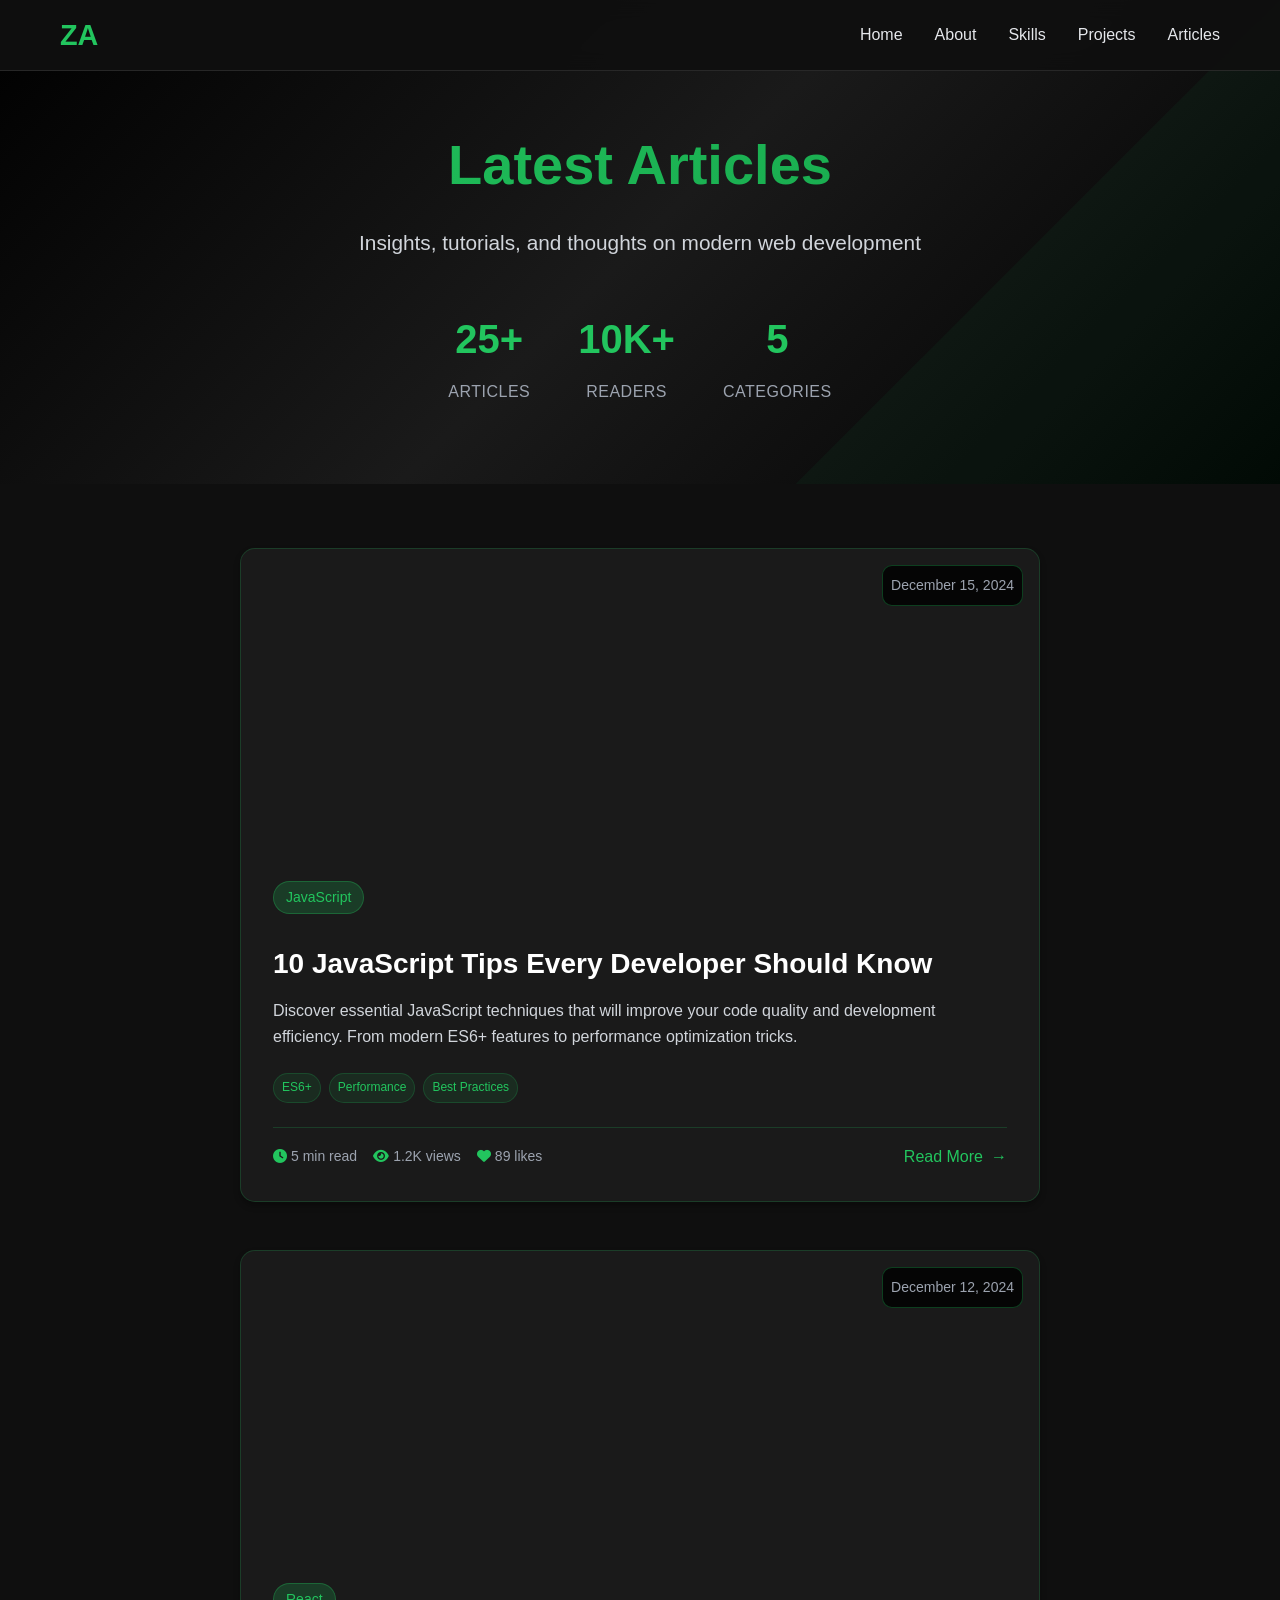
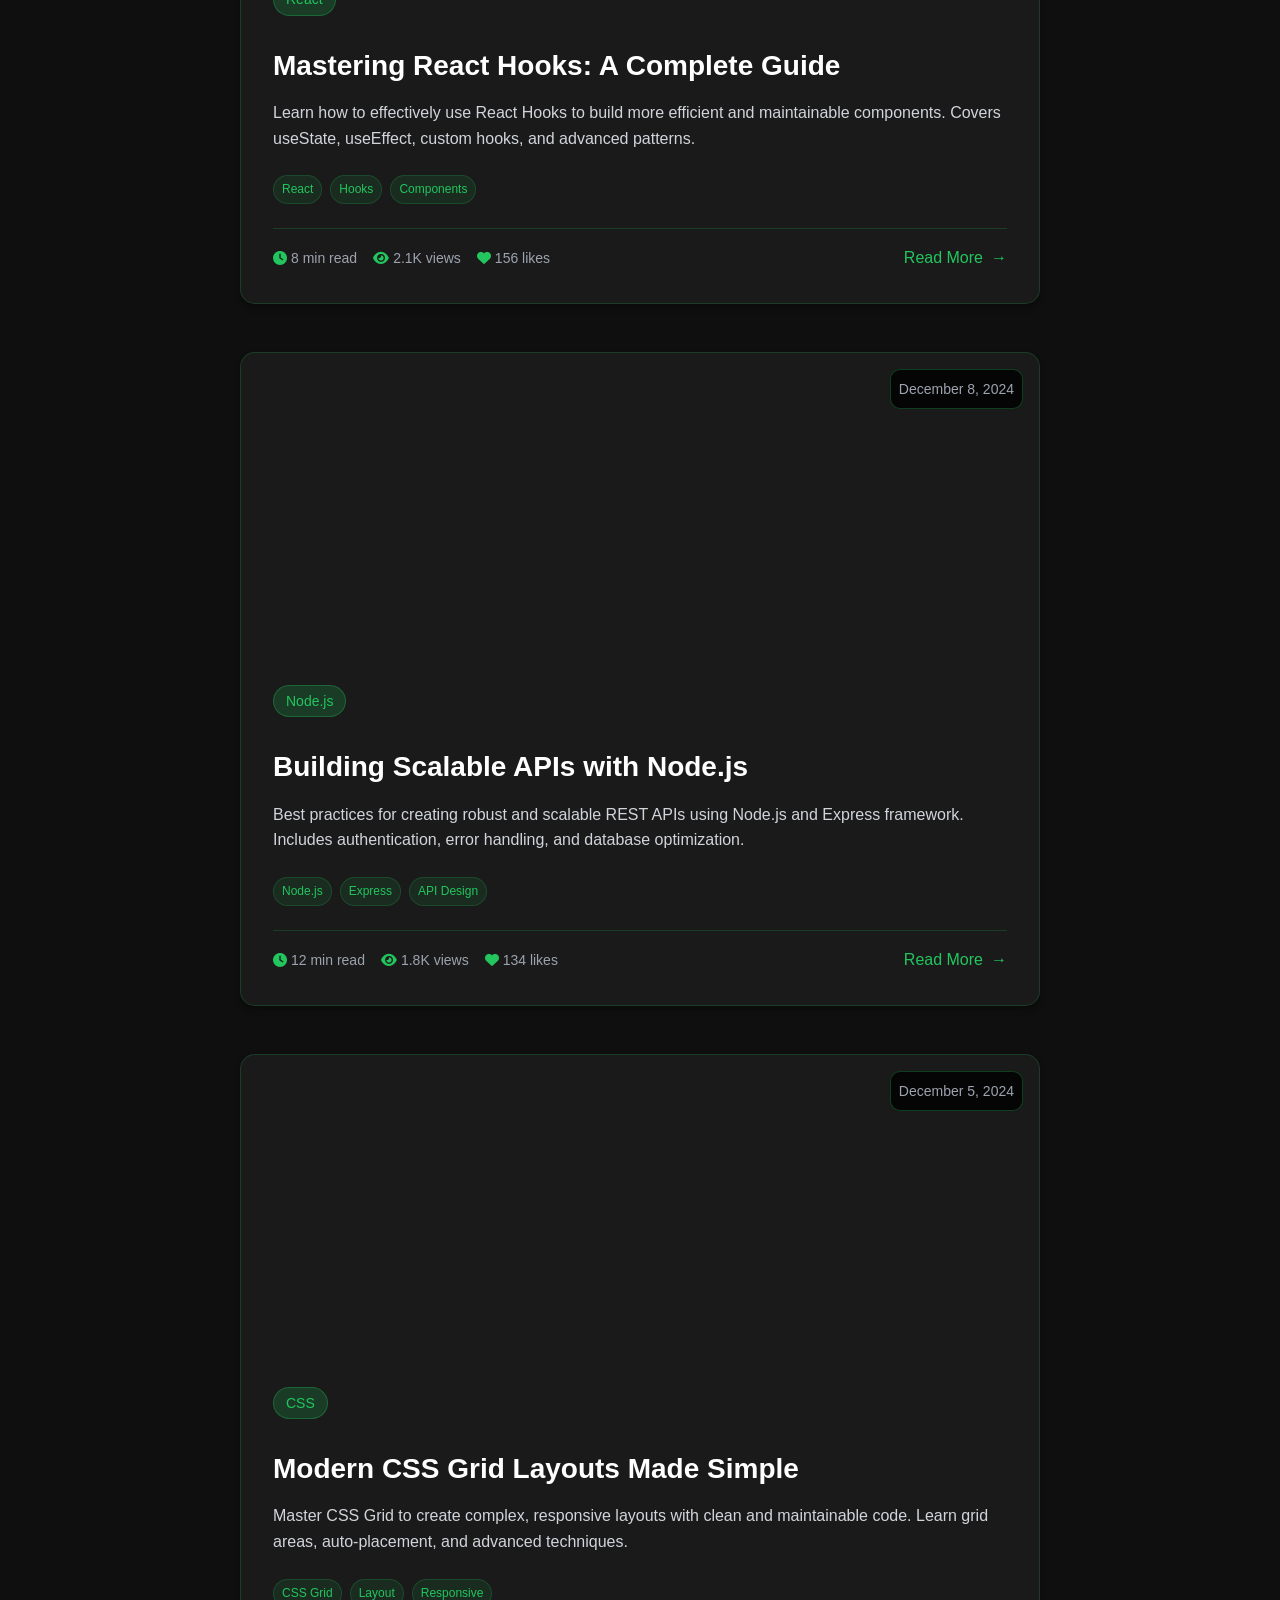
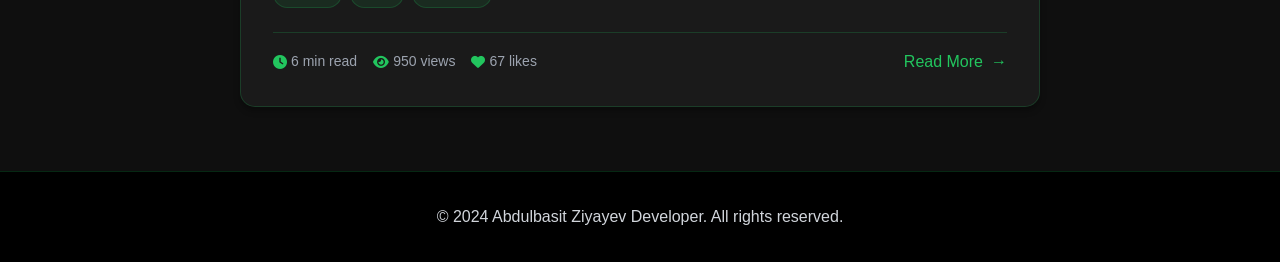
==== articles.html @ 81246cd7 "Add files via upload" ====
<!DOCTYPE html>
<html lang="en">

<head>
    <meta charset="UTF-8">
    <meta name="viewport" content="width=device-width, initial-scale=1.0">
    <title>Articles - Abdulbasit Ziyayev Developer</title>
    <link rel="stylesheet" href="styles.css">
    <link rel="stylesheet" href="articles.css">
    <link href="https://cdnjs.cloudflare.com/ajax/libs/font-awesome/6.0.0/css/all.min.css" rel="stylesheet">
</head>

<body>
    <!-- Navigation -->
    <nav class="navbar">
        <div class="nav-container">
            <div class="nav-logo">
                <a href="index.html">ZA</a>
            </div>
            <div class="nav-menu" id="nav-menu">
                <a href="index.html#home" class="nav-link">Home</a>
                <a href="index.html#about" class="nav-link">About</a>
                <a href="index.html#skills" class="nav-link">Skills</a>
                <a href="index.html#projects" class="nav-link">Projects</a>
                <a href="articles.html" class="nav-link active">Articles</a>
            </div>
            <div class="hamburger" id="hamburger">
                <span class="bar"></span>
                <span class="bar"></span>
                <span class="bar"></span>
            </div>
        </div>
    </nav>

    <!-- Articles Hero Section -->
    <section class="articles-hero">
        <div class="container">
            <div class="articles-hero-content">
                <h1>Latest Articles</h1>
                <p>Insights, tutorials, and thoughts on modern web development</p>
                <div class="articles-stats">
                    <div class="stat-item">
                        <span class="stat-number">25+</span>
                        <span class="stat-label">Articles</span>
                    </div>
                    <div class="stat-item">
                        <span class="stat-number">10K+</span>
                        <span class="stat-label">Readers</span>
                    </div>
                    <div class="stat-item">
                        <span class="stat-number">5</span>
                        <span class="stat-label">Categories</span>
                    </div>
                </div>
            </div>
        </div>
    </section>

    <!-- Articles Grid -->
    <section class="articles-main">
        <div class="container">
            <div class="articles-grid-full">
                <!-- Article 1 -->
                <article class="article-card-full" data-category="javascript">
                    <div class="article-image-full">
                        <img src="https://static.vecteezy.com/system/resources/previews/051/336/397/non_2x/javascript-transparent-logo-free-png.png"
                            alt="JavaScript Tips">
                        <div class="article-overlay">
                            <a href="article-detail.html?id=1" class="read-article-btn">
                                <i class="fas fa-book-open"></i>
                                Read Full Article
                            </a>
                        </div>
                    </div>
                    <div class="article-content-full">
                        <div class="article-meta-top">
                            <span class="article-category">JavaScript</span>
                            <span class="article-date">December 15, 2024</span>
                        </div>
                        <h2>10 JavaScript Tips Every Developer Should Know</h2>
                        <p>Discover essential JavaScript techniques that will improve your code quality and development
                            efficiency. From modern ES6+ features to performance optimization tricks.</p>
                        <div class="article-tags">
                            <span class="tag">ES6+</span>
                            <span class="tag">Performance</span>
                            <span class="tag">Best Practices</span>
                        </div>
                        <div class="article-footer">
                            <div class="article-stats">
                                <span><i class="fas fa-clock"></i> 5 min read</span>
                                <span><i class="fas fa-eye"></i> 1.2K views</span>
                                <span><i class="fas fa-heart"></i> 89 likes</span>
                            </div>
                            <a href="article-detail.html?id=1" class="read-more-btn">Read More</a>
                        </div>
                    </div>
                </article>

                <!-- Article 2 -->
                <article class="article-card-full" data-category="react">
                    <div class="article-image-full">
                        <img src="https://encrypted-tbn0.gstatic.com/images?q=tbn:ANd9GcThFGBTwrc-m2PX_3YlVq-RcE25W8wv96dBTw&s"
                            alt="React Hooks">
                        <div class="article-overlay">
                            <a href="article-detail.html?id=2" class="read-article-btn">
                                <i class="fas fa-book-open"></i>
                                Read Full Article
                            </a>
                        </div>
                    </div>
                    <div class="article-content-full">
                        <div class="article-meta-top">
                            <span class="article-category">React</span>
                            <span class="article-date">December 12, 2024</span>
                        </div>
                        <h2>Mastering React Hooks: A Complete Guide</h2>
                        <p>Learn how to effectively use React Hooks to build more efficient and maintainable components.
                            Covers useState, useEffect, custom hooks, and advanced patterns.</p>
                        <div class="article-tags">
                            <span class="tag">React</span>
                            <span class="tag">Hooks</span>
                            <span class="tag">Components</span>
                        </div>
                        <div class="article-footer">
                            <div class="article-stats">
                                <span><i class="fas fa-clock"></i> 8 min read</span>
                                <span><i class="fas fa-eye"></i> 2.1K views</span>
                                <span><i class="fas fa-heart"></i> 156 likes</span>
                            </div>
                            <a href="article-detail.html?id=2" class="read-more-btn">Read More</a>
                        </div>
                    </div>
                </article>
                <!-- Article 3 -->
                <article class="article-card-full" data-category="nodejs">
                    <div class="article-image-full">
                        <img src="https://static.vecteezy.com/system/resources/previews/060/194/950/non_2x/node-js-framework-3d-icon-transparent-background-free-png.png"
                            alt="Node.js API">
                        <div class="article-overlay">
                            <a href="article-detail.html?id=3" class="read-article-btn">
                                <i class="fas fa-book-open"></i>
                                Read Full Article
                            </a>
                        </div>
                    </div>
                    <div class="article-content-full">
                        <div class="article-meta-top">
                            <span class="article-category">Node.js</span>
                            <span class="article-date">December 8, 2024</span>
                        </div>
                        <h2>Building Scalable APIs with Node.js</h2>
                        <p>Best practices for creating robust and scalable REST APIs using Node.js and Express
                            framework. Includes authentication, error handling, and database optimization.</p>
                        <div class="article-tags">
                            <span class="tag">Node.js</span>
                            <span class="tag">Express</span>
                            <span class="tag">API Design</span>
                        </div>
                        <div class="article-footer">
                            <div class="article-stats">
                                <span><i class="fas fa-clock"></i> 12 min read</span>
                                <span><i class="fas fa-eye"></i> 1.8K views</span>
                                <span><i class="fas fa-heart"></i> 134 likes</span>
                            </div>
                            <a href="article-detail.html?id=3" class="read-more-btn">Read More</a>
                        </div>
                    </div>
                </article>

                <!-- Article 4 -->
                <article class="article-card-full" data-category="css">
                    <div class="article-image-full">
                        <img src="https://static.vecteezy.com/system/resources/previews/051/336/376/non_2x/css-programming-transparent-logo-free-png.png"
                            alt="CSS Grid">
                        <div class="article-overlay">
                            <a href="article-detail.html?id=4" class="read-article-btn">
                                <i class="fas fa-book-open"></i>
                                Read Full Article
                            </a>
                        </div>
                    </div>
                    <div class="article-content-full">
                        <div class="article-meta-top">
                            <span class="article-category">CSS</span>
                            <span class="article-date">December 5, 2024</span>
                        </div>
                        <h2>Modern CSS Grid Layouts Made Simple</h2>
                        <p>Master CSS Grid to create complex, responsive layouts with clean and maintainable code. Learn
                            grid areas, auto-placement, and advanced techniques.</p>
                        <div class="article-tags">
                            <span class="tag">CSS Grid</span>
                            <span class="tag">Layout</span>
                            <span class="tag">Responsive</span>
                        </div>
                        <div class="article-footer">
                            <div class="article-stats">
                                <span><i class="fas fa-clock"></i> 6 min read</span>
                                <span><i class="fas fa-eye"></i> 950 views</span>
                                <span><i class="fas fa-heart"></i> 67 likes</span>
                            </div>
                            <a href="article-detail.html?id=4" class="read-more-btn">Read More</a>
                        </div>
                    </div>
                </article>
            </div>


        </div>
    </section>

    <!-- Footer -->
    <footer class="footer">
        <div class="container">
            <p>&copy; 2024 Abdulbasit Ziyayev Developer. All rights reserved.</p>
        </div>
    </footer>

    <script src="script.js"></script>
    <script src="articles.js"></script>
</body>

</html>
---- styles.css ----
/* Reset and Base Styles */
* {
    margin: 0;
    padding: 0;
    box-sizing: border-box;
}

html {
    scroll-behavior: smooth;
}

body {
    font-family: 'Segoe UI', Tahoma, Geneva, Verdana, sans-serif;
    line-height: 1.6;
    color: #e5e7eb;
    background: #0f0f0f;
    overflow-x: hidden;
}

.container {
    max-width: 1200px;
    margin: 0 auto;
    padding: 0 20px;
}

/* Navigation */
.navbar {
    position: fixed;
    top: 0;
    width: 100%;
    background: rgba(15, 15, 15, 0.95);
    backdrop-filter: blur(10px);
    z-index: 1000;
    transition: all 0.3s ease;
    border-bottom: 1px solid rgba(255, 255, 255, 0.1);
}

.nav-container {
    max-width: 1200px;
    margin: 0 auto;
    padding: 0 20px;
    display: flex;
    justify-content: space-between;
    align-items: center;
    height: 70px;
}

.nav-logo a {
    font-size: 1.8rem;
    font-weight: bold;
    color: #22c55e;
    text-decoration: none;
    transition: color 0.3s ease;
}

.nav-logo a:hover {
    color: #16a34a;
}

.nav-menu {
    display: flex;
    gap: 2rem;
}

.nav-link {
    text-decoration: none;
    color: #e5e7eb;
    font-weight: 500;
    transition: color 0.3s ease;
    position: relative;
}

.nav-link:hover {
    color: #22c55e;
}

.nav-link::after {
    content: '';
    position: absolute;
    width: 0;
    height: 2px;
    bottom: -5px;
    left: 0;
    background-color: #22c55e;
    transition: width 0.3s ease;
}

.nav-link:hover::after {
    width: 100%;
}

.hamburger {
    display: none;
    flex-direction: column;
    cursor: pointer;
}

.bar {
    width: 25px;
    height: 3px;
    background-color: #e5e7eb;
    margin: 3px 0;
    transition: 0.3s;
}

/* Hero Section */
.hero {
    min-height: 100vh;
    display: flex;
    align-items: center;
    background: linear-gradient(135deg, #000000 0%, #1a1a1a 50%, #000000 100%);
    color: white;
    position: relative;
    overflow: hidden;
}

.hero::before {
    content: '';
    position: absolute;
    top: 0;
    left: 0;
    right: 0;
    bottom: 0;
    background: url('data:image/svg+xml,<svg xmlns="http://www.w3.org/2000/svg" viewBox="0 0 1000 1000"><polygon fill="rgba(251,191,36,0.05)" points="0,1000 1000,0 1000,1000"/></svg>');
    background-size: cover;
}

.hero-container {
    max-width: 1200px;
    margin: 0 auto;
    padding: 0 20px;
    display: grid;
    grid-template-columns: 1fr 1fr;
    gap: 4rem;
    align-items: center;
    position: relative;
    z-index: 1;
}

.hero-content {
    animation: slideInLeft 1s ease-out;
}

.hero-title {
    font-size: 3.5rem;
    font-weight: 700;
    margin-bottom: 1rem;
    line-height: 1.2;
}

.highlight {
    color: #22c55e;
    position: relative;
}

.hero-subtitle {
    font-size: 1.5rem;
    margin-bottom: 1rem;
    color: #e5e7eb;
}

.hero-description {
    font-size: 1.1rem;
    margin-bottom: 2rem;
    color: #d1d5db;
    line-height: 1.6;
}

.hero-buttons {
    display: flex;
    gap: 1rem;
    flex-wrap: wrap;
}

.btn {
    padding: 12px 30px;
    border: none;
    border-radius: 50px;
    font-size: 1rem;
    font-weight: 600;
    text-decoration: none;
    display: inline-block;
    transition: all 0.3s ease;
    cursor: pointer;
}

.btn-primary {
    background: #22c55e;
    color: #000000;
}

.btn-primary:hover {
    background: #16a34a;
    transform: translateY(-2px);
    box-shadow: 0 10px 20px rgba(34, 197, 94, 0.3);
}

.btn-secondary {
    background: transparent;
    color: white;
    border: 2px solid white;
}

.btn-secondary:hover {
    background: white;
    color: #000;
    transform: translateY(-2px);
}

.hero-image {
    display: flex;
    justify-content: center;
    animation: slideInRight 1s ease-out;
}

.profile-card {
    background: rgba(0, 0, 0, 0.3);
    backdrop-filter: blur(10px);
    border-radius: 20px;
    padding: 2rem;
    border: 1px solid rgba(34, 197, 94, 0.3);
    animation: float 6s ease-in-out infinite;
}

.profile-img {
    width: 300px;
    height: 300px;
    border-radius: 50%;
    object-fit: cover;
    border: 4px solid rgba(34, 197, 94, 0.5);
    opacity: 1 !important;
    transition: none !important;
}

.scroll-indicator {
    position: absolute;
    bottom: 30px;
    left: 50%;
    transform: translateX(-50%);
    animation: bounce 2s infinite;
}

.scroll-arrow {
    width: 30px;
    height: 30px;
    border: 2px solid white;
    border-top: none;
    border-left: none;
    transform: rotate(45deg);
}

/* Section Styles */
section {
    padding: 100px 0;
}

.section-title {
    text-align: center;
    font-size: 2.5rem;
    font-weight: 700;
    margin-bottom: 3rem;
    color: #ffffff;
    position: relative;
}

.section-title::after {
    content: '';
    position: absolute;
    bottom: -10px;
    left: 50%;
    transform: translateX(-50%);
    width: 80px;
    height: 4px;
    background: linear-gradient(90deg, #22c55e, #16a34a);
    border-radius: 2px;
}

/* About Section */
.about {
    background: #111111;
}

.about-content {
    display: grid;
    grid-template-columns: 1fr 1fr;
    gap: 4rem;
    align-items: center;
}

.about-text p {
    font-size: 1.1rem;
    margin-bottom: 1.5rem;
    color: #d1d5db;
    line-height: 1.8;
}

.stats {
    display: grid;
    grid-template-columns: repeat(3, 1fr);
    gap: 2rem;
    margin-top: 2rem;
}

.stat {
    text-align: center;
    padding: 1.5rem;
    background: #1a1a1a;
    border-radius: 10px;
    box-shadow: 0 4px 6px rgba(0, 0, 0, 0.3);
    transition: transform 0.3s ease;
    border: 1px solid rgba(34, 197, 94, 0.2);
}

.stat:hover {
    transform: translateY(-5px);
    border-color: rgba(34, 197, 94, 0.5);
}

.stat h3 {
    font-size: 2rem;
    font-weight: 700;
    color: #22c55e;
    margin-bottom: 0.5rem;
}

.stat p {
    color: #d1d5db;
    font-weight: 500;
}

.about-image img {
    width: 100%;
    height: auto;
    object-fit: cover;
    border-radius: 15px;
    box-shadow: 0 20px 40px rgba(0, 0, 0, 0.1);
    display: block;
}

/* Skills Section */
.skills {
    background: #0f0f0f;
}

.skills-grid {
    display: grid;
    grid-template-columns: repeat(auto-fit, minmax(280px, 1fr));
    gap: 2rem;
}

.skill-card {
    background: #1a1a1a;
    padding: 2rem;
    border-radius: 15px;
    text-align: center;
    transition: all 0.3s ease;
    border: 1px solid rgba(34, 197, 94, 0.2);
}

.skill-card:hover {
    transform: translateY(-10px);
    box-shadow: 0 20px 40px rgba(34, 197, 94, 0.1);
    background: #222222;
    border-color: rgba(34, 197, 94, 0.5);
}

.skill-icon {
    font-size: 3rem;
    color: #22c55e;
    margin-bottom: 1rem;
}

.skill-card h3 {
    font-size: 1.5rem;
    font-weight: 600;
    margin-bottom: 1rem;
    color: #ffffff;
}

.skill-card p {
    color: #d1d5db;
    margin-bottom: 1.5rem;
}

.skill-bar {
    background: #333333;
    height: 8px;
    border-radius: 4px;
    overflow: hidden;
}

.skill-progress {
    height: 100%;
    background: linear-gradient(90deg, #22c55e, #16a34a);
    border-radius: 4px;
    width: 0;
    transition: width 2s ease-in-out;
}

/* Projects Section */
.projects {
    background: #111111;
}

.projects-grid {
    display: grid;
    grid-template-columns: repeat(auto-fit, minmax(350px, 1fr));
    gap: 2rem;
}

.project-card {
    background: #1a1a1a;
    border-radius: 15px;
    overflow: hidden;
    box-shadow: 0 4px 6px rgba(0, 0, 0, 0.3);
    transition: all 0.3s ease;
    border: 1px solid rgba(34, 197, 94, 0.2);
}

.project-card:hover {
    transform: translateY(-10px);
    box-shadow: 0 20px 40px rgba(34, 197, 94, 0.15);
    border-color: rgba(34, 197, 94, 0.5);
}

.project-image {
    position: relative;
    overflow: hidden;
}

.project-image img {
    width: 100%;
    height: 250px;
    object-fit: cover;
    transition: transform 0.3s ease;
    border-radius: 15px 15px 0 0;
    display: block;
}

.project-card:hover .project-image img {
    transform: scale(1.1);
}

.project-overlay {
    position: absolute;
    top: 0;
    left: 0;
    right: 0;
    bottom: 0;
    background: rgba(0, 0, 0, 0.9);
    display: flex;
    align-items: center;
    justify-content: center;
    opacity: 0;
    transition: opacity 0.3s ease;
}

.project-card:hover .project-overlay {
    opacity: 1;
}

.project-links {
    display: flex;
    gap: 1rem;
}

.project-link {
    width: 50px;
    height: 50px;
    background: #22c55e;
    border-radius: 50%;
    display: flex;
    align-items: center;
    justify-content: center;
    color: #000;
    text-decoration: none;
    transition: all 0.3s ease;
}

.project-link:hover {
    background: #16a34a;
    color: #000;
    transform: scale(1.1);
}

.project-content {
    padding: 2rem;
}

.project-content h3 {
    font-size: 1.5rem;
    font-weight: 600;
    margin-bottom: 1rem;
    color: #ffffff;
}

.project-content p {
    color: #d1d5db;
    margin-bottom: 1.5rem;
    line-height: 1.6;
}

.project-tech {
    display: flex;
    flex-wrap: wrap;
    gap: 0.5rem;
}

.tech-tag {
    background: rgba(34, 197, 94, 0.2);
    color: #22c55e;
    padding: 0.25rem 0.75rem;
    border-radius: 20px;
    font-size: 0.875rem;
    font-weight: 500;
    border: 1px solid rgba(34, 197, 94, 0.3);
}

/* Articles Section */
.articles {
    background: #0f0f0f;
}

.articles-grid {
    display: grid;
    grid-template-columns: repeat(auto-fit, minmax(350px, 1fr));
    gap: 2rem;
    margin-bottom: 3rem;
}

.article-card {
    background: #1a1a1a;
    border-radius: 15px;
    overflow: hidden;
    box-shadow: 0 4px 6px rgba(0, 0, 0, 0.3);
    transition: all 0.3s ease;
    border: 1px solid rgba(34, 197, 94, 0.2);
}

.article-card:hover {
    transform: translateY(-10px);
    box-shadow: 0 20px 40px rgba(34, 197, 94, 0.15);
    border-color: rgba(34, 197, 94, 0.5);
}

.article-image {
    position: relative;
    overflow: hidden;
}

.article-image img {
    width: 100%;
    height: 250px;
    object-fit: cover;
    transition: transform 0.3s ease;
    border-radius: 15px 15px 0 0;
    display: block;
}

.article-card:hover .article-image img {
    transform: scale(1.05);
}

.article-date {
    position: absolute;
    top: 1rem;
    right: 1rem;
    background: rgba(0, 0, 0, 0.8);
    backdrop-filter: blur(10px);
    border-radius: 10px;
    padding: 0.5rem;
    text-align: center;
    color: #22c55e;
    border: 1px solid rgba(34, 197, 94, 0.3);
}

.article-date .day {
    display: block;
    font-size: 1.2rem;
    font-weight: 700;
    line-height: 1;
}

.article-date .month {
    display: block;
    font-size: 0.8rem;
    text-transform: uppercase;
    opacity: 0.8;
}

.article-content {
    padding: 2rem;
}

.article-category {
    display: inline-block;
    background: rgba(34, 197, 94, 0.2);
    color: #22c55e;
    padding: 0.25rem 0.75rem;
    border-radius: 20px;
    font-size: 0.875rem;
    font-weight: 500;
    margin-bottom: 1rem;
    border: 1px solid rgba(34, 197, 94, 0.3);
}

.article-content h3 {
    font-size: 1.5rem;
    font-weight: 600;
    margin-bottom: 1rem;
    color: #ffffff;
    line-height: 1.3;
}

.article-content p {
    color: #d1d5db;
    margin-bottom: 1.5rem;
    line-height: 1.6;
}

.article-meta {
    display: flex;
    justify-content: space-between;
    align-items: center;
}

.read-time {
    color: #9ca3af;
    font-size: 0.875rem;
}

.read-time i {
    color: #22c55e;
    margin-right: 0.5rem;
}

.read-more {
    color: #22c55e;
    text-decoration: none;
    font-weight: 500;
    transition: all 0.3s ease;
}

.read-more:hover {
    color: #16a34a;
    transform: translateX(5px);
}

.read-more i {
    margin-left: 0.5rem;
    transition: transform 0.3s ease;
}

.read-more:hover i {
    transform: translateX(3px);
}

.articles-footer {
    text-align: center;
}

/* Footer */
.footer {
    background: #000000;
    color: #d1d5db;
    text-align: center;
    padding: 2rem 0;
    border-top: 1px solid rgba(34, 197, 94, 0.2);
}

/* Animations */
@keyframes slideInLeft {
    from {
        opacity: 0;
        transform: translateX(-50px);
    }

    to {
        opacity: 1;
        transform: translateX(0);
    }
}

@keyframes slideInRight {
    from {
        opacity: 0;
        transform: translateX(50px);
    }

    to {
        opacity: 1;
        transform: translateX(0);
    }
}

@keyframes float {

    0%,
    100% {
        transform: translateY(0px);
    }

    50% {
        transform: translateY(-20px);
    }
}

@keyframes bounce {

    0%,
    20%,
    50%,
    80%,
    100% {
        transform: translateX(-50%) translateY(0);
    }

    40% {
        transform: translateX(-50%) translateY(-10px);
    }

    60% {
        transform: translateX(-50%) translateY(-5px);
    }
}

@keyframes fadeInUp {
    from {
        opacity: 0;
        transform: translateY(30px);
    }

    to {
        opacity: 1;
        transform: translateY(0);
    }
}

/* Responsive Design */
@media (max-width: 768px) {
    .hamburger {
        display: flex;
    }

    .nav-menu {
        position: fixed;
        left: -100%;
        top: 70px;
        flex-direction: column;
        background-color: #0f0f0f;
        width: 100%;
        text-align: center;
        transition: 0.3s;
        box-shadow: 0 10px 27px rgba(0, 0, 0, 0.3);
        padding: 2rem 0;
        border-bottom: 1px solid rgba(34, 197, 94, 0.2);
    }

    .nav-menu.active {
        left: 0;
    }

    .hero-container {
        grid-template-columns: 1fr;
        text-align: center;
        gap: 2rem;
    }

    .hero-title {
        font-size: 2.5rem;
    }

    .about-content {
        grid-template-columns: 1fr;
        gap: 2rem;
    }

    .stats {
        grid-template-columns: 1fr;
        gap: 1rem;
    }

    .articles-grid {
        grid-template-columns: 1fr;
        gap: 2rem;
    }

    .hero-buttons {
        justify-content: center;
    }

    .btn {
        padding: 10px 25px;
        font-size: 0.9rem;
    }
}

@media (max-width: 480px) {
    .container {
        padding: 0 15px;
    }

    .hero-title {
        font-size: 2rem;
    }

    .section-title {
        font-size: 2rem;
    }

    .projects-grid {
        grid-template-columns: 1fr;
    }

    .skills-grid {
        grid-template-columns: 1fr;
    }
}

/* Utility Classes */
.fade-in {
    animation: fadeInUp 0.6s ease-out;
}

.visible {
    opacity: 1;
    transform: translateY(0);
}

/* Smooth scrolling for older browsers */
@media (prefers-reduced-motion: no-preference) {
    html {
        scroll-behavior: smooth;
    }
}
---- articles.css ----
/* Articles Page Specific Styles */

/* Articles Hero Section */
.articles-hero {
    padding: 120px 0 80px;
    background: linear-gradient(135deg, #000000 0%, #1a1a1a 50%, #000000 100%);
    color: white;
    position: relative;
    overflow: hidden;
}

.articles-hero::before {
    content: '';
    position: absolute;
    top: 0;
    left: 0;
    right: 0;
    bottom: 0;
    background: url('data:image/svg+xml,<svg xmlns="http://www.w3.org/2000/svg" viewBox="0 0 1000 1000"><polygon fill="rgba(34,197,94,0.05)" points="0,1000 1000,0 1000,1000"/></svg>');
    background-size: cover;
}

.articles-hero-content {
    text-align: center;
    position: relative;
    z-index: 1;
    animation: fadeInUp 1s ease-out;
}

.articles-hero h1 {
    font-size: 3.5rem;
    font-weight: 700;
    margin-bottom: 1rem;
    background: linear-gradient(135deg, #22c55e, #16a34a);
    -webkit-background-clip: text;
    -webkit-text-fill-color: transparent;
    background-clip: text;
}

.articles-hero p {
    font-size: 1.3rem;
    color: #d1d5db;
    margin-bottom: 3rem;
}

.articles-stats {
    display: flex;
    justify-content: center;
    gap: 3rem;
    flex-wrap: wrap;
    animation: slideInUp 1s ease-out 0.3s both;
}

.stat-item {
    text-align: center;
}

.stat-number {
    display: block;
    font-size: 2.5rem;
    font-weight: 700;
    color: #22c55e;
    margin-bottom: 0.5rem;
}

.stat-label {
    color: #9ca3af;
    font-size: 1rem;
    text-transform: uppercase;
    letter-spacing: 0.5px;
}

/* Filter Section */
.articles-filter {
    padding: 2rem 0;
    background: #111111;
    border-bottom: 1px solid rgba(34, 197, 94, 0.2);
}

.filter-tabs {
    display: flex;
    justify-content: center;
    gap: 1rem;
    flex-wrap: wrap;
}

.filter-btn {
    padding: 0.75rem 1.5rem;
    background: transparent;
    border: 1px solid rgba(34, 197, 94, 0.3);
    border-radius: 25px;
    color: #d1d5db;
    font-weight: 500;
    cursor: pointer;
    transition: all 0.3s ease;
}

.filter-btn:hover,
.filter-btn.active {
    background: #22c55e;
    color: #000;
    border-color: #22c55e;
    transform: translateY(-3px) scale(1.05);
    box-shadow: 0 8px 20px rgba(34, 197, 94, 0.3);
}

.filter-btn {
    position: relative;
    overflow: hidden;
}

.filter-btn::before {
    content: '';
    position: absolute;
    top: 0;
    left: -100%;
    width: 100%;
    height: 100%;
    background: linear-gradient(90deg, transparent, rgba(255, 255, 255, 0.2), transparent);
    transition: left 0.5s ease;
}

.filter-btn:hover::before {
    left: 100%;
}

/* Articles Main Section */
.articles-main {
    padding: 4rem 0;
    background: #0f0f0f;
}

.articles-grid-full {
    display: grid;
    grid-template-columns: 1fr;
    gap: 3rem;
    max-width: 800px;
    margin: 0 auto;
}

.article-card-full {
    background: #1a1a1a;
    border-radius: 15px;
    overflow: hidden;
    box-shadow: 0 4px 6px rgba(0, 0, 0, 0.3);
    transition: all 0.3s ease;
    border: 1px solid rgba(34, 197, 94, 0.2);
}

.article-card-full:hover {
    transform: translateY(-10px) scale(1.02);
    box-shadow: 0 25px 50px rgba(34, 197, 94, 0.2);
    border-color: rgba(34, 197, 94, 0.7);
}

.article-card-full:hover .article-image-full img {
    transform: scale(1.08);
}

.article-card-full:hover .article-content-full h2 {
    color: #22c55e;
    transition: color 0.3s ease;
}

.article-card-full:hover .article-category {
    background: rgba(34, 197, 94, 0.3);
    border-color: rgba(34, 197, 94, 0.6);
    transform: scale(1.05);
}

.article-image-full {
    position: relative;
    overflow: hidden;
    height: 300px;
}

.article-image-full img {
    width: 100%;
    height: 100%;
    object-fit: cover;
    transition: transform 0.3s ease;
}

.article-card-full:hover .article-image-full img {
    transform: scale(1.05);
}

.article-overlay {
    position: absolute;
    top: 0;
    left: 0;
    right: 0;
    bottom: 0;
    background: rgba(0, 0, 0, 0.8);
    display: flex;
    align-items: center;
    justify-content: center;
    opacity: 0;
    transition: opacity 0.3s ease;
}

.article-card-full:hover .article-overlay {
    opacity: 1;
}

.read-article-btn {
    background: #22c55e;
    color: #000;
    padding: 1rem 2rem;
    border-radius: 25px;
    text-decoration: none;
    font-weight: 600;
    transition: all 0.3s ease;
    display: flex;
    align-items: center;
    gap: 0.5rem;
}

.read-article-btn:hover {
    background: #16a34a;
    transform: scale(1.05);
}

.article-content-full {
    padding: 2rem;
}

.article-meta-top {
    display: flex;
    justify-content: space-between;
    align-items: center;
    margin-bottom: 1rem;
}

.article-category {
    background: rgba(34, 197, 94, 0.2);
    color: #22c55e;
    padding: 0.25rem 0.75rem;
    border-radius: 20px;
    font-size: 0.875rem;
    font-weight: 500;
    border: 1px solid rgba(34, 197, 94, 0.3);
}

.article-date {
    color: #9ca3af;
    font-size: 0.875rem;
}

.article-content-full h2 {
    font-size: 1.75rem;
    font-weight: 600;
    color: #ffffff;
    margin-bottom: 1rem;
    line-height: 1.3;
}

.article-content-full p {
    color: #d1d5db;
    line-height: 1.6;
    margin-bottom: 1.5rem;
}

.article-tags {
    display: flex;
    flex-wrap: wrap;
    gap: 0.5rem;
    margin-bottom: 1.5rem;
}

.tag {
    background: rgba(34, 197, 94, 0.1);
    color: #22c55e;
    padding: 0.25rem 0.5rem;
    border-radius: 15px;
    font-size: 0.75rem;
    font-weight: 500;
    border: 1px solid rgba(34, 197, 94, 0.2);
}

.article-footer {
    display: flex;
    justify-content: space-between;
    align-items: center;
    padding-top: 1rem;
    border-top: 1px solid rgba(34, 197, 94, 0.2);
}

.article-stats {
    display: flex;
    gap: 1rem;
    color: #9ca3af;
    font-size: 0.875rem;
}

.article-stats span {
    display: flex;
    align-items: center;
    gap: 0.25rem;
}

.article-stats i {
    color: #22c55e;
}

.read-more-btn {
    color: #22c55e;
    text-decoration: none;
    font-weight: 500;
    transition: all 0.3s ease;
    display: flex;
    align-items: center;
    gap: 0.5rem;
}

.read-more-btn:hover {
    color: #16a34a;
    transform: translateX(5px);
}

.read-more-btn::after {
    content: '→';
    transition: transform 0.3s ease;
}

.read-more-btn:hover::after {
    transform: translateX(3px);
}

/* Load More Section */
.load-more-section {
    text-align: center;
    margin-top: 3rem;
}

.load-more-btn {
    padding: 1rem 2rem;
    font-size: 1rem;
}

/* Newsletter Section */
.newsletter {
    background: #111111;
    padding: 4rem 0;
    border-top: 1px solid rgba(34, 197, 94, 0.2);
}

.newsletter-content {
    display: flex;
    justify-content: space-between;
    align-items: center;
    gap: 2rem;
}

.newsletter-text h3 {
    font-size: 2rem;
    font-weight: 600;
    color: #ffffff;
    margin-bottom: 0.5rem;
}

.newsletter-text p {
    color: #d1d5db;
    font-size: 1.1rem;
}

.newsletter-form {
    display: flex;
    gap: 1rem;
    min-width: 400px;
}

.newsletter-form input {
    flex: 1;
    padding: 1rem;
    border: 1px solid rgba(34, 197, 94, 0.3);
    border-radius: 8px;
    background: #0f0f0f;
    color: #e5e7eb;
    font-size: 1rem;
}

.newsletter-form input:focus {
    outline: none;
    border-color: #22c55e;
    box-shadow: 0 0 0 3px rgba(34, 197, 94, 0.1);
}

.newsletter-form button {
    padding: 1rem 2rem;
    white-space: nowrap;
}

/* Responsive Design */
@media (max-width: 768px) {
    .articles-hero h1 {
        font-size: 2.5rem;
    }
    
    .articles-stats {
        gap: 2rem;
    }
    
    .stat-number {
        font-size: 2rem;
    }
    
    .filter-tabs {
        gap: 0.5rem;
    }
    
    .filter-btn {
        padding: 0.5rem 1rem;
        font-size: 0.875rem;
    }
    
    .article-content-full h2 {
        font-size: 1.5rem;
    }
    
    .article-footer {
        flex-direction: column;
        gap: 1rem;
        align-items: flex-start;
    }
    
    .article-stats {
        flex-wrap: wrap;
        gap: 0.5rem;
    }
    
    .newsletter-content {
        flex-direction: column;
        text-align: center;
    }
    
    .newsletter-form {
        min-width: auto;
        width: 100%;
        max-width: 400px;
    }
}

@media (max-width: 480px) {
    .articles-hero {
        padding: 100px 0 60px;
    }
    
    .articles-hero h1 {
        font-size: 2rem;
    }
    
    .articles-stats {
        flex-direction: column;
        gap: 1rem;
    }
    
    .filter-tabs {
        justify-content: flex-start;
        overflow-x: auto;
        padding-bottom: 0.5rem;
    }
    
    .article-image-full {
        height: 200px;
    }
    
    .article-content-full {
        padding: 1.5rem;
    }
    
    .newsletter-form {
        flex-direction: column;
    }
}

/* Enhanced Animations for Articles */
.article-card-full {
    opacity: 1;
    transform: translateY(0) scale(1);
    transition: all 0.6s cubic-bezier(0.4, 0, 0.2, 1);
}

.article-card-full.animate-in {
    opacity: 1;
    transform: translateY(0) scale(1);
}

.article-card-full.animate-out {
    opacity: 0;
    transform: translateY(50px) scale(0.95);
}

.article-card-full.hidden {
    opacity: 0;
    transform: translateY(-30px) scale(0.9);
    pointer-events: none;
}

.article-card-full.fade-in {
    animation: slideInScale 0.8s cubic-bezier(0.4, 0, 0.2, 1);
}

/* Enhanced keyframe animations */
@keyframes slideInScale {
    0% {
        opacity: 0;
        transform: translateY(60px) scale(0.9) rotateX(10deg);
    }
    50% {
        opacity: 0.7;
        transform: translateY(20px) scale(0.98) rotateX(5deg);
    }
    100% {
        opacity: 1;
        transform: translateY(0) scale(1) rotateX(0deg);
    }
}

@keyframes fadeInUp {
    from {
        opacity: 0;
        transform: translateY(40px);
    }
    to {
        opacity: 1;
        transform: translateY(0);
    }
}

@keyframes slideInLeft {
    from {
        opacity: 0;
        transform: translateX(-50px);
    }
    to {
        opacity: 1;
        transform: translateX(0);
    }
}

@keyframes slideInRight {
    from {
        opacity: 0;
        transform: translateX(50px);
    }
    to {
        opacity: 1;
        transform: translateX(0);
    }
}

@keyframes bounceIn {
    0% {
        opacity: 0;
        transform: scale(0.3) translateY(-50px);
    }
    50% {
        opacity: 0.8;
        transform: scale(1.05) translateY(-10px);
    }
    70% {
        transform: scale(0.98) translateY(5px);
    }
    100% {
        opacity: 1;
        transform: scale(1) translateY(0);
    }
}

/* Additional keyframes */
@keyframes slideInUp {
    from {
        opacity: 0;
        transform: translateY(30px);
    }
    to {
        opacity: 1;
        transform: translateY(0);
    }
}

@keyframes pulse {
    0%, 100% {
        transform: scale(1);
    }
    50% {
        transform: scale(1.05);
    }
}

@keyframes shimmer {
    0% {
        background-position: -200px 0;
    }
    100% {
        background-position: calc(200px + 100%) 0;
    }
}

/* Staggered animation delays */
.article-card-full:nth-child(1) { animation-delay: 0.1s; }
.article-card-full:nth-child(2) { animation-delay: 0.2s; }
.article-card-full:nth-child(3) { animation-delay: 0.3s; }
.article-card-full:nth-child(4) { animation-delay: 0.4s; }
.article-card-full:nth-child(5) { animation-delay: 0.5s; }
.article-card-full:nth-child(6) { animation-delay: 0.6s; }

/* Loading animation for new articles */
.loading-shimmer {
    background: linear-gradient(90deg, #1a1a1a 25%, #2a2a2a 50%, #1a1a1a 75%);
    background-size: 200px 100%;
    animation: shimmer 1.5s infinite;
}
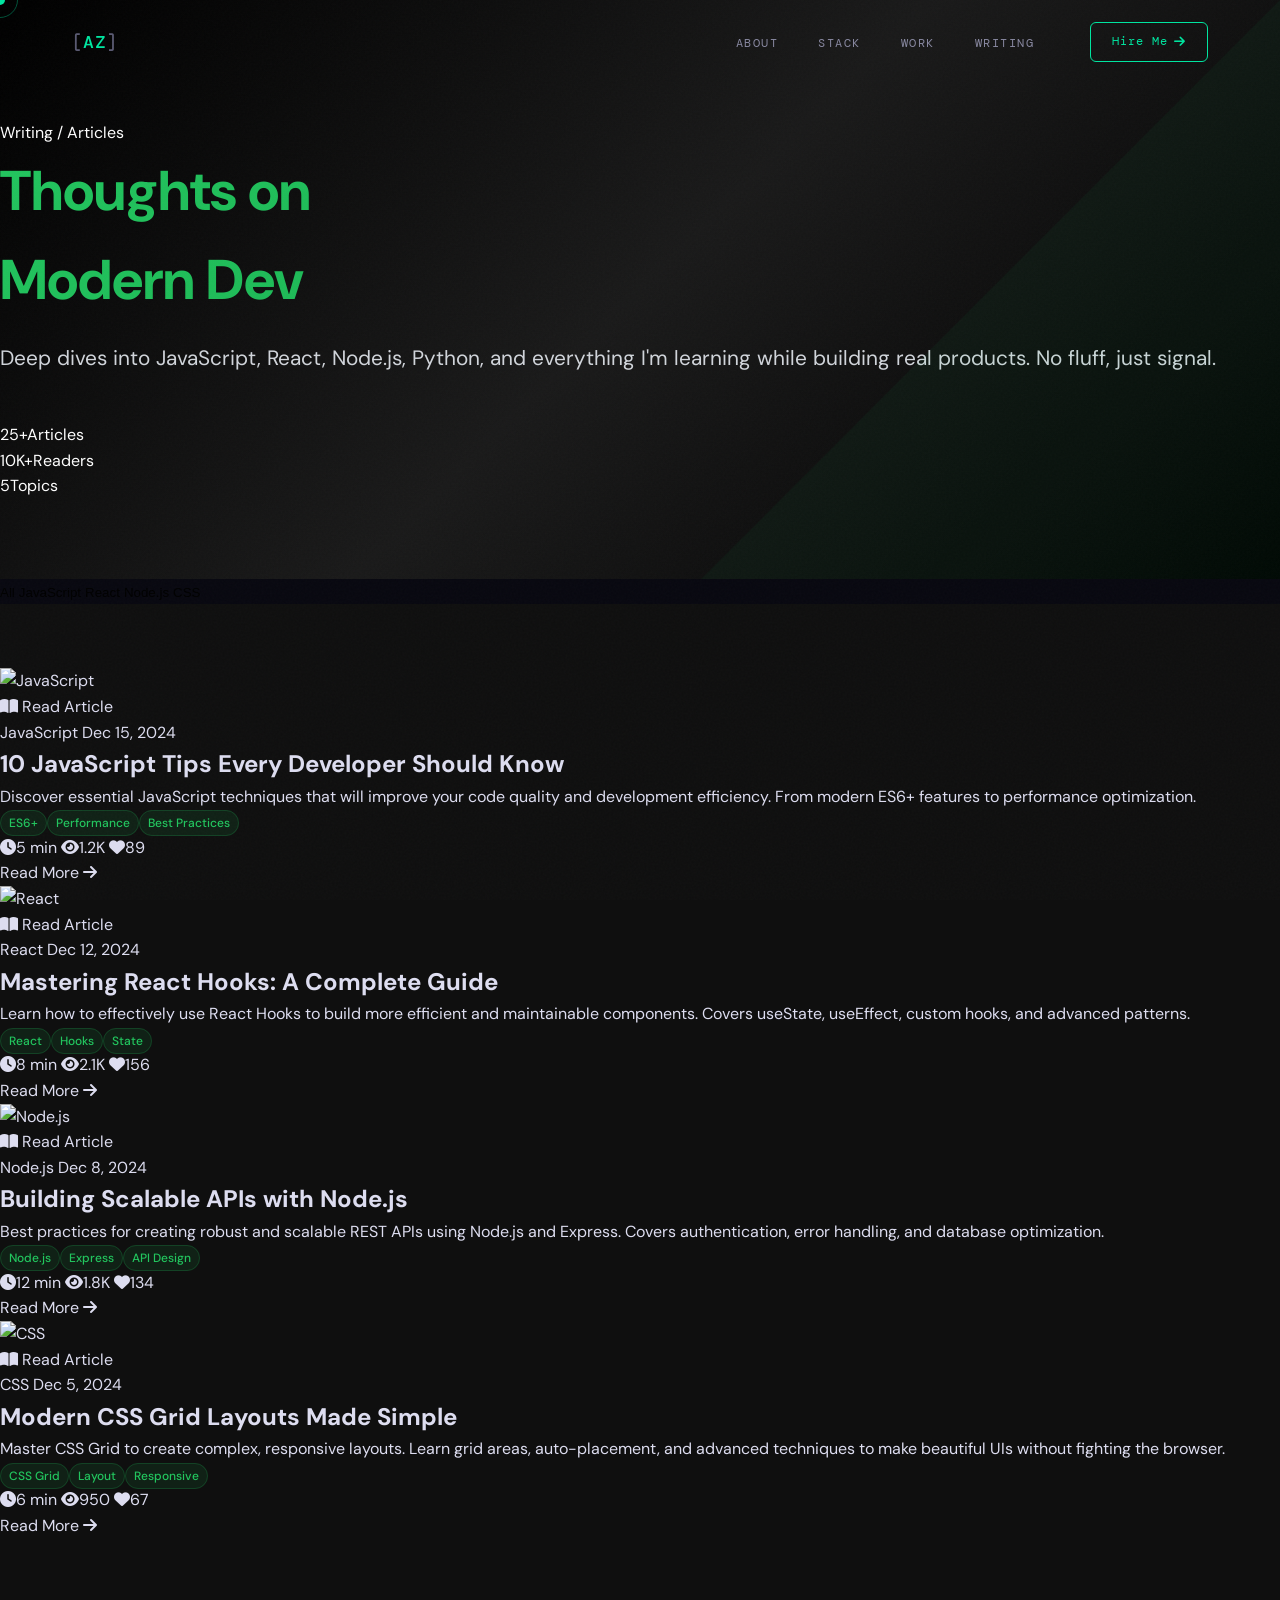
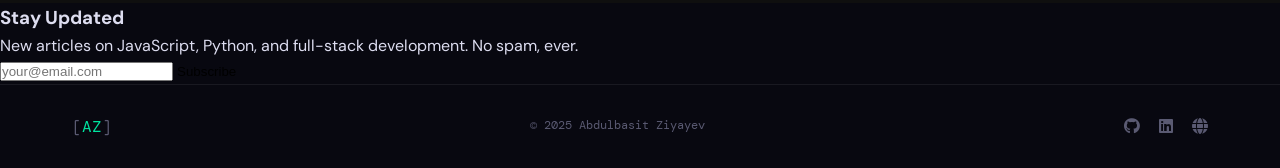
==== commit 8a49d41b: "Update articles.html" ====
--- a/articles.html
+++ b/articles.html
@@ -1,222 +1,213 @@
 <!DOCTYPE html>
 <html lang="en">
-
 <head>
-    <meta charset="UTF-8">
-    <meta name="viewport" content="width=device-width, initial-scale=1.0">
-    <title>Articles - Abdulbasit Ziyayev Developer</title>
-    <link rel="stylesheet" href="styles.css">
-    <link rel="stylesheet" href="articles.css">
-    <link href="https://cdnjs.cloudflare.com/ajax/libs/font-awesome/6.0.0/css/all.min.css" rel="stylesheet">
+  <meta charset="UTF-8"/>
+  <meta name="viewport" content="width=device-width, initial-scale=1.0"/>
+  <title>Articles — Abdulbasit Ziyayev</title>
+  <meta name="description" content="Developer articles by Abdulbasit Ziyayev. JavaScript, React, Node.js, CSS, and full-stack development insights."/>
+  <link rel="preconnect" href="https://fonts.googleapis.com">
+  <link href="https://fonts.googleapis.com/css2?family=Syne:wght@400;600;700;800&family=DM+Mono:ital,wght@0,300;0,400;0,500;1,300&family=DM+Sans:wght@300;400;500&display=swap" rel="stylesheet">
+  <link href="https://cdnjs.cloudflare.com/ajax/libs/font-awesome/6.0.0/css/all.min.css" rel="stylesheet">
+  <link rel="stylesheet" href="styles.css">
+  <link rel="stylesheet" href="articles.css">
 </head>
-
 <body>
-    <!-- Navigation -->
-    <nav class="navbar">
-        <div class="nav-container">
-            <div class="nav-logo">
-                <a href="index.html">ZA</a>
-            </div>
-            <div class="nav-menu" id="nav-menu">
-                <a href="index.html#home" class="nav-link">Home</a>
-                <a href="index.html#about" class="nav-link">About</a>
-                <a href="index.html#skills" class="nav-link">Skills</a>
-                <a href="index.html#projects" class="nav-link">Projects</a>
-                <a href="articles.html" class="nav-link active">Articles</a>
-            </div>
-            <div class="hamburger" id="hamburger">
-                <span class="bar"></span>
-                <span class="bar"></span>
-                <span class="bar"></span>
-            </div>
-        </div>
-    </nav>
-
-    <!-- Articles Hero Section -->
-    <section class="articles-hero">
-        <div class="container">
-            <div class="articles-hero-content">
-                <h1>Latest Articles</h1>
-                <p>Insights, tutorials, and thoughts on modern web development</p>
-                <div class="articles-stats">
-                    <div class="stat-item">
-                        <span class="stat-number">25+</span>
-                        <span class="stat-label">Articles</span>
-                    </div>
-                    <div class="stat-item">
-                        <span class="stat-number">10K+</span>
-                        <span class="stat-label">Readers</span>
-                    </div>
-                    <div class="stat-item">
-                        <span class="stat-number">5</span>
-                        <span class="stat-label">Categories</span>
-                    </div>
-                </div>
-            </div>
-        </div>
-    </section>
-
-    <!-- Articles Grid -->
-    <section class="articles-main">
-        <div class="container">
-            <div class="articles-grid-full">
-                <!-- Article 1 -->
-                <article class="article-card-full" data-category="javascript">
-                    <div class="article-image-full">
-                        <img src="https://static.vecteezy.com/system/resources/previews/051/336/397/non_2x/javascript-transparent-logo-free-png.png"
-                            alt="JavaScript Tips">
-                        <div class="article-overlay">
-                            <a href="article-detail.html?id=1" class="read-article-btn">
-                                <i class="fas fa-book-open"></i>
-                                Read Full Article
-                            </a>
-                        </div>
-                    </div>
-                    <div class="article-content-full">
-                        <div class="article-meta-top">
-                            <span class="article-category">JavaScript</span>
-                            <span class="article-date">December 15, 2024</span>
-                        </div>
-                        <h2>10 JavaScript Tips Every Developer Should Know</h2>
-                        <p>Discover essential JavaScript techniques that will improve your code quality and development
-                            efficiency. From modern ES6+ features to performance optimization tricks.</p>
-                        <div class="article-tags">
-                            <span class="tag">ES6+</span>
-                            <span class="tag">Performance</span>
-                            <span class="tag">Best Practices</span>
-                        </div>
-                        <div class="article-footer">
-                            <div class="article-stats">
-                                <span><i class="fas fa-clock"></i> 5 min read</span>
-                                <span><i class="fas fa-eye"></i> 1.2K views</span>
-                                <span><i class="fas fa-heart"></i> 89 likes</span>
-                            </div>
-                            <a href="article-detail.html?id=1" class="read-more-btn">Read More</a>
-                        </div>
-                    </div>
-                </article>
-
-                <!-- Article 2 -->
-                <article class="article-card-full" data-category="react">
-                    <div class="article-image-full">
-                        <img src="https://encrypted-tbn0.gstatic.com/images?q=tbn:ANd9GcThFGBTwrc-m2PX_3YlVq-RcE25W8wv96dBTw&s"
-                            alt="React Hooks">
-                        <div class="article-overlay">
-                            <a href="article-detail.html?id=2" class="read-article-btn">
-                                <i class="fas fa-book-open"></i>
-                                Read Full Article
-                            </a>
-                        </div>
-                    </div>
-                    <div class="article-content-full">
-                        <div class="article-meta-top">
-                            <span class="article-category">React</span>
-                            <span class="article-date">December 12, 2024</span>
-                        </div>
-                        <h2>Mastering React Hooks: A Complete Guide</h2>
-                        <p>Learn how to effectively use React Hooks to build more efficient and maintainable components.
-                            Covers useState, useEffect, custom hooks, and advanced patterns.</p>
-                        <div class="article-tags">
-                            <span class="tag">React</span>
-                            <span class="tag">Hooks</span>
-                            <span class="tag">Components</span>
-                        </div>
-                        <div class="article-footer">
-                            <div class="article-stats">
-                                <span><i class="fas fa-clock"></i> 8 min read</span>
-                                <span><i class="fas fa-eye"></i> 2.1K views</span>
-                                <span><i class="fas fa-heart"></i> 156 likes</span>
-                            </div>
-                            <a href="article-detail.html?id=2" class="read-more-btn">Read More</a>
-                        </div>
-                    </div>
-                </article>
-                <!-- Article 3 -->
-                <article class="article-card-full" data-category="nodejs">
-                    <div class="article-image-full">
-                        <img src="https://static.vecteezy.com/system/resources/previews/060/194/950/non_2x/node-js-framework-3d-icon-transparent-background-free-png.png"
-                            alt="Node.js API">
-                        <div class="article-overlay">
-                            <a href="article-detail.html?id=3" class="read-article-btn">
-                                <i class="fas fa-book-open"></i>
-                                Read Full Article
-                            </a>
-                        </div>
-                    </div>
-                    <div class="article-content-full">
-                        <div class="article-meta-top">
-                            <span class="article-category">Node.js</span>
-                            <span class="article-date">December 8, 2024</span>
-                        </div>
-                        <h2>Building Scalable APIs with Node.js</h2>
-                        <p>Best practices for creating robust and scalable REST APIs using Node.js and Express
-                            framework. Includes authentication, error handling, and database optimization.</p>
-                        <div class="article-tags">
-                            <span class="tag">Node.js</span>
-                            <span class="tag">Express</span>
-                            <span class="tag">API Design</span>
-                        </div>
-                        <div class="article-footer">
-                            <div class="article-stats">
-                                <span><i class="fas fa-clock"></i> 12 min read</span>
-                                <span><i class="fas fa-eye"></i> 1.8K views</span>
-                                <span><i class="fas fa-heart"></i> 134 likes</span>
-                            </div>
-                            <a href="article-detail.html?id=3" class="read-more-btn">Read More</a>
-                        </div>
-                    </div>
-                </article>
-
-                <!-- Article 4 -->
-                <article class="article-card-full" data-category="css">
-                    <div class="article-image-full">
-                        <img src="https://static.vecteezy.com/system/resources/previews/051/336/376/non_2x/css-programming-transparent-logo-free-png.png"
-                            alt="CSS Grid">
-                        <div class="article-overlay">
-                            <a href="article-detail.html?id=4" class="read-article-btn">
-                                <i class="fas fa-book-open"></i>
-                                Read Full Article
-                            </a>
-                        </div>
-                    </div>
-                    <div class="article-content-full">
-                        <div class="article-meta-top">
-                            <span class="article-category">CSS</span>
-                            <span class="article-date">December 5, 2024</span>
-                        </div>
-                        <h2>Modern CSS Grid Layouts Made Simple</h2>
-                        <p>Master CSS Grid to create complex, responsive layouts with clean and maintainable code. Learn
-                            grid areas, auto-placement, and advanced techniques.</p>
-                        <div class="article-tags">
-                            <span class="tag">CSS Grid</span>
-                            <span class="tag">Layout</span>
-                            <span class="tag">Responsive</span>
-                        </div>
-                        <div class="article-footer">
-                            <div class="article-stats">
-                                <span><i class="fas fa-clock"></i> 6 min read</span>
-                                <span><i class="fas fa-eye"></i> 950 views</span>
-                                <span><i class="fas fa-heart"></i> 67 likes</span>
-                            </div>
-                            <a href="article-detail.html?id=4" class="read-more-btn">Read More</a>
-                        </div>
-                    </div>
-                </article>
-            </div>
-
-
-        </div>
-    </section>
-
-    <!-- Footer -->
-    <footer class="footer">
-        <div class="container">
-            <p>&copy; 2024 Abdulbasit Ziyayev Developer. All rights reserved.</p>
-        </div>
-    </footer>
-
-    <script src="script.js"></script>
-    <script src="articles.js"></script>
+  <div class="cursor" id="cursor"></div>
+  <div class="cursor-follower" id="cursorFollower"></div>
+  <div class="noise"></div>
+
+  <nav class="navbar scrolled" id="navbar">
+    <div class="nav-inner">
+      <a href="index.html" class="nav-logo"><span class="lb">[</span>AZ<span class="lb">]</span></a>
+      <ul class="nav-links">
+        <li><a href="index.html#about"    class="nav-link">About</a></li>
+        <li><a href="index.html#skills"   class="nav-link">Stack</a></li>
+        <li><a href="index.html#projects" class="nav-link">Work</a></li>
+        <li><a href="articles.html"       class="nav-link">Writing</a></li>
+      </ul>
+      <a href="index.html#contact" class="nav-cta">Hire Me <i class="fas fa-arrow-right"></i></a>
+      <button class="hamburger" id="hamburger"><span></span><span></span></button>
+    </div>
+    <div class="mobile-menu" id="mobileMenu">
+      <a href="index.html#about"    class="m-link">About</a>
+      <a href="index.html#skills"   class="m-link">Stack</a>
+      <a href="index.html#projects" class="m-link">Work</a>
+      <a href="articles.html"       class="m-link">Writing</a>
+      <a href="index.html#contact"  class="m-link m-cta">Hire Me</a>
+    </div>
+  </nav>
+
+  <!-- Hero -->
+  <div class="articles-hero">
+    <div class="articles-hero-inner">
+      <span class="ah-label">Writing / Articles</span>
+      <h1 class="ah-heading">Thoughts on<br><span class="accent">Modern Dev</span></h1>
+      <p class="ah-sub">Deep dives into JavaScript, React, Node.js, Python, and everything I'm learning while building real products. No fluff, just signal.</p>
+      <div class="ah-stats">
+        <div class="as-item"><span class="as-n">25+</span><span class="as-l">Articles</span></div>
+        <div class="as-item"><span class="as-n">10K+</span><span class="as-l">Readers</span></div>
+        <div class="as-item"><span class="as-n">5</span><span class="as-l">Topics</span></div>
+      </div>
+    </div>
+  </div>
+
+  <!-- Filter -->
+  <div class="filter-bar">
+    <div class="filter-inner">
+      <button class="fbtn active" data-cat="all">All</button>
+      <button class="fbtn" data-cat="javascript">JavaScript</button>
+      <button class="fbtn" data-cat="react">React</button>
+      <button class="fbtn" data-cat="nodejs">Node.js</button>
+      <button class="fbtn" data-cat="css">CSS</button>
+    </div>
+  </div>
+
+  <!-- Articles -->
+  <div class="articles-main" id="articlesGrid">
+    <!-- Article 1 -->
+    <article class="acard" data-cat="javascript">
+      <div class="acard-img">
+        <img src="https://static.vecteezy.com/system/resources/previews/051/336/397/non_2x/javascript-transparent-logo-free-png.png" alt="JavaScript">
+        <div class="acard-overlay">
+          <a href="article-detail.html?id=1" class="acard-read"><i class="fas fa-book-open"></i> Read Article</a>
+        </div>
+      </div>
+      <div class="acard-body">
+        <div class="acard-top">
+          <span class="acard-cat">JavaScript</span>
+          <span class="acard-date">Dec 15, 2024</span>
+        </div>
+        <h2 class="acard-title">10 JavaScript Tips Every Developer Should Know</h2>
+        <p class="acard-desc">Discover essential JavaScript techniques that will improve your code quality and development efficiency. From modern ES6+ features to performance optimization.</p>
+        <div class="acard-tags">
+          <span class="tag">ES6+</span><span class="tag">Performance</span><span class="tag">Best Practices</span>
+        </div>
+        <div class="acard-foot">
+          <div class="acard-stats">
+            <span><i class="fas fa-clock"></i>5 min</span>
+            <span><i class="fas fa-eye"></i>1.2K</span>
+            <span><i class="fas fa-heart"></i>89</span>
+          </div>
+          <a href="article-detail.html?id=1" class="acard-more">Read More <i class="fas fa-arrow-right"></i></a>
+        </div>
+      </div>
+    </article>
+
+    <!-- Article 2 -->
+    <article class="acard" data-cat="react">
+      <div class="acard-img">
+        <img src="https://encrypted-tbn0.gstatic.com/images?q=tbn:ANd9GcThFGBTwrc-m2PX_3YlVq-RcE25W8wv96dBTw&s" alt="React">
+        <div class="acard-overlay">
+          <a href="article-detail.html?id=2" class="acard-read"><i class="fas fa-book-open"></i> Read Article</a>
+        </div>
+      </div>
+      <div class="acard-body">
+        <div class="acard-top">
+          <span class="acard-cat">React</span>
+          <span class="acard-date">Dec 12, 2024</span>
+        </div>
+        <h2 class="acard-title">Mastering React Hooks: A Complete Guide</h2>
+        <p class="acard-desc">Learn how to effectively use React Hooks to build more efficient and maintainable components. Covers useState, useEffect, custom hooks, and advanced patterns.</p>
+        <div class="acard-tags">
+          <span class="tag">React</span><span class="tag">Hooks</span><span class="tag">State</span>
+        </div>
+        <div class="acard-foot">
+          <div class="acard-stats">
+            <span><i class="fas fa-clock"></i>8 min</span>
+            <span><i class="fas fa-eye"></i>2.1K</span>
+            <span><i class="fas fa-heart"></i>156</span>
+          </div>
+          <a href="article-detail.html?id=2" class="acard-more">Read More <i class="fas fa-arrow-right"></i></a>
+        </div>
+      </div>
+    </article>
+
+    <!-- Article 3 -->
+    <article class="acard" data-cat="nodejs">
+      <div class="acard-img">
+        <img src="https://static.vecteezy.com/system/resources/previews/060/194/950/non_2x/node-js-framework-3d-icon-transparent-background-free-png.png" alt="Node.js">
+        <div class="acard-overlay">
+          <a href="article-detail.html?id=3" class="acard-read"><i class="fas fa-book-open"></i> Read Article</a>
+        </div>
+      </div>
+      <div class="acard-body">
+        <div class="acard-top">
+          <span class="acard-cat">Node.js</span>
+          <span class="acard-date">Dec 8, 2024</span>
+        </div>
+        <h2 class="acard-title">Building Scalable APIs with Node.js</h2>
+        <p class="acard-desc">Best practices for creating robust and scalable REST APIs using Node.js and Express. Covers authentication, error handling, and database optimization.</p>
+        <div class="acard-tags">
+          <span class="tag">Node.js</span><span class="tag">Express</span><span class="tag">API Design</span>
+        </div>
+        <div class="acard-foot">
+          <div class="acard-stats">
+            <span><i class="fas fa-clock"></i>12 min</span>
+            <span><i class="fas fa-eye"></i>1.8K</span>
+            <span><i class="fas fa-heart"></i>134</span>
+          </div>
+          <a href="article-detail.html?id=3" class="acard-more">Read More <i class="fas fa-arrow-right"></i></a>
+        </div>
+      </div>
+    </article>
+
+    <!-- Article 4 -->
+    <article class="acard" data-cat="css">
+      <div class="acard-img">
+        <img src="https://static.vecteezy.com/system/resources/previews/051/336/376/non_2x/css-programming-transparent-logo-free-png.png" alt="CSS">
+        <div class="acard-overlay">
+          <a href="article-detail.html?id=4" class="acard-read"><i class="fas fa-book-open"></i> Read Article</a>
+        </div>
+      </div>
+      <div class="acard-body">
+        <div class="acard-top">
+          <span class="acard-cat">CSS</span>
+          <span class="acard-date">Dec 5, 2024</span>
+        </div>
+        <h2 class="acard-title">Modern CSS Grid Layouts Made Simple</h2>
+        <p class="acard-desc">Master CSS Grid to create complex, responsive layouts. Learn grid areas, auto-placement, and advanced techniques to make beautiful UIs without fighting the browser.</p>
+        <div class="acard-tags">
+          <span class="tag">CSS Grid</span><span class="tag">Layout</span><span class="tag">Responsive</span>
+        </div>
+        <div class="acard-foot">
+          <div class="acard-stats">
+            <span><i class="fas fa-clock"></i>6 min</span>
+            <span><i class="fas fa-eye"></i>950</span>
+            <span><i class="fas fa-heart"></i>67</span>
+          </div>
+          <a href="article-detail.html?id=4" class="acard-more">Read More <i class="fas fa-arrow-right"></i></a>
+        </div>
+      </div>
+    </article>
+  </div>
+
+  <!-- Newsletter -->
+  <div class="newsletter-section">
+    <div class="newsletter-inner">
+      <div class="nl-text">
+        <h3>Stay Updated</h3>
+        <p>New articles on JavaScript, Python, and full-stack development. No spam, ever.</p>
+      </div>
+      <form class="nl-form" id="nlForm">
+        <input class="nl-input" type="email" placeholder="your@email.com" required />
+        <button type="submit" class="nl-btn">Subscribe</button>
+      </form>
+    </div>
+  </div>
+
+  <footer class="site-footer">
+    <div class="sf-inner">
+      <span class="sf-logo"><span class="lb">[</span>AZ<span class="lb">]</span></span>
+      <span class="sf-copy">© 2025 Abdulbasit Ziyayev</span>
+      <div class="sf-links">
+        <a href="https://github.com/javlonovic" target="_blank"><i class="fab fa-github"></i></a>
+        <a href="#"><i class="fab fa-linkedin"></i></a>
+        <a href="https://absspro.uz/uz/" target="_blank"><i class="fas fa-globe"></i></a>
+      </div>
+    </div>
+  </footer>
+
+  <script src="script.js"></script>
+  <script src="articles.js"></script>
 </body>
-
-</html>+</html>
--- a/styles.css
+++ b/styles.css
@@ -1,835 +1,542 @@
-/* Reset and Base Styles */
-* {
-    margin: 0;
-    padding: 0;
-    box-sizing: border-box;
-}
-
-html {
-    scroll-behavior: smooth;
-}
-
+/* ============================================================
+   ABDULBASIT ZIYAYEV — PORTFOLIO STYLES
+   Design: Dark editorial with electric green accents
+   Fonts: Syne (display) + DM Mono (code) + DM Sans (body)
+============================================================ */
+
+/* ── Variables ─────────────────────────────────────────── */
+:root {
+  --bg:        #080810;
+  --bg2:       #0e0e18;
+  --bg3:       #13131f;
+  --border:    rgba(255,255,255,0.07);
+  --accent:    #00e5a0;
+  --accent2:   #00c488;
+  --dim:       #5a5a72;
+  --muted:     #8888a0;
+  --text:      #ddddf0;
+  --white:     #f0f0ff;
+  --font-d:    'Syne', sans-serif;
+  --font-m:    'DM Mono', monospace;
+  --font-b:    'DM Sans', sans-serif;
+  --r:         12px;
+  --r2:        20px;
+  --ease:      cubic-bezier(0.25, 0.46, 0.45, 0.94);
+}
+
+/* ── Reset ─────────────────────────────────────────────── */
+*, *::before, *::after { margin:0; padding:0; box-sizing:border-box; }
+html { scroll-behavior:smooth; font-size:16px; }
 body {
-    font-family: 'Segoe UI', Tahoma, Geneva, Verdana, sans-serif;
-    line-height: 1.6;
-    color: #e5e7eb;
-    background: #0f0f0f;
-    overflow-x: hidden;
-}
-
-.container {
-    max-width: 1200px;
-    margin: 0 auto;
-    padding: 0 20px;
-}
-
-/* Navigation */
+  background: var(--bg);
+  color: var(--text);
+  font-family: var(--font-b);
+  line-height: 1.6;
+  overflow-x: hidden;
+  cursor: none;
+}
+a { color: inherit; text-decoration: none; }
+img { max-width: 100%; display: block; }
+button { cursor: none; border: none; background: none; }
+
+/* ── Cursor ─────────────────────────────────────────────── */
+.cursor {
+  width: 10px; height: 10px;
+  background: var(--accent);
+  border-radius: 50%;
+  position: fixed; top: 0; left: 0;
+  pointer-events: none; z-index: 9999;
+  transform: translate(-50%,-50%);
+  transition: width 0.2s, height 0.2s;
+  mix-blend-mode: screen;
+}
+.cursor-follower {
+  width: 36px; height: 36px;
+  border: 1.5px solid rgba(0,229,160,0.35);
+  border-radius: 50%;
+  position: fixed; top: 0; left: 0;
+  pointer-events: none; z-index: 9998;
+  transform: translate(-50%,-50%);
+  transition: transform 0.18s var(--ease), opacity 0.2s;
+}
+
+/* ── Noise Overlay ──────────────────────────────────────── */
+.noise {
+  position: fixed; inset: 0; pointer-events: none; z-index: 1;
+  opacity: 0.025;
+  background-image: url("data:image/svg+xml,%3Csvg viewBox='0 0 512 512' xmlns='http://www.w3.org/2000/svg'%3E%3Cfilter id='n'%3E%3CfeTurbulence type='fractalNoise' baseFrequency='0.85' numOctaves='4' stitchTiles='stitch'/%3E%3C/filter%3E%3Crect width='100%25' height='100%25' filter='url(%23n)'/%3E%3C/svg%3E");
+}
+
+/* ── Navbar ─────────────────────────────────────────────── */
 .navbar {
-    position: fixed;
-    top: 0;
-    width: 100%;
-    background: rgba(15, 15, 15, 0.95);
-    backdrop-filter: blur(10px);
-    z-index: 1000;
-    transition: all 0.3s ease;
-    border-bottom: 1px solid rgba(255, 255, 255, 0.1);
-}
-
-.nav-container {
-    max-width: 1200px;
-    margin: 0 auto;
-    padding: 0 20px;
-    display: flex;
-    justify-content: space-between;
-    align-items: center;
-    height: 70px;
-}
-
-.nav-logo a {
-    font-size: 1.8rem;
-    font-weight: bold;
-    color: #22c55e;
-    text-decoration: none;
-    transition: color 0.3s ease;
-}
-
-.nav-logo a:hover {
-    color: #16a34a;
-}
-
-.nav-menu {
-    display: flex;
-    gap: 2rem;
-}
-
+  position: fixed; top: 0; width: 100%; z-index: 500;
+  transition: background 0.3s, border-color 0.3s;
+  border-bottom: 1px solid transparent;
+}
+.navbar.scrolled {
+  background: rgba(8,8,16,0.92);
+  border-color: var(--border);
+  backdrop-filter: blur(16px);
+}
+.nav-inner {
+  max-width: 1200px; margin: 0 auto;
+  padding: 1.4rem 2rem;
+  display: flex; align-items: center; gap: 2rem;
+}
+.nav-logo {
+  font-family: var(--font-m); font-size: 1.1rem;
+  color: var(--accent); font-weight: 500; letter-spacing: 0.02em;
+}
+.lb { color: var(--dim); }
+.nav-links {
+  display: flex; gap: 2.5rem; list-style: none; margin-left: auto;
+}
 .nav-link {
-    text-decoration: none;
-    color: #e5e7eb;
-    font-weight: 500;
-    transition: color 0.3s ease;
-    position: relative;
-}
-
-.nav-link:hover {
-    color: #22c55e;
-}
-
+  font-family: var(--font-m); font-size: 0.78rem;
+  color: var(--muted); letter-spacing: 0.12em;
+  text-transform: uppercase;
+  transition: color 0.2s;
+  position: relative;
+}
 .nav-link::after {
-    content: '';
-    position: absolute;
-    width: 0;
-    height: 2px;
-    bottom: -5px;
-    left: 0;
-    background-color: #22c55e;
-    transition: width 0.3s ease;
-}
-
-.nav-link:hover::after {
-    width: 100%;
-}
-
+  content: ''; position: absolute; bottom: -3px; left: 0;
+  width: 0; height: 1px; background: var(--accent);
+  transition: width 0.25s var(--ease);
+}
+.nav-link:hover { color: var(--white); }
+.nav-link:hover::after { width: 100%; }
+.nav-cta {
+  margin-left: 1.5rem;
+  font-family: var(--font-m); font-size: 0.78rem; letter-spacing: 0.08em;
+  padding: 0.55rem 1.3rem;
+  border: 1px solid var(--accent);
+  color: var(--accent); border-radius: 6px;
+  transition: background 0.2s, color 0.2s;
+  white-space: nowrap; display: flex; align-items: center; gap: 0.4rem;
+}
+.nav-cta:hover { background: var(--accent); color: var(--bg); }
 .hamburger {
-    display: none;
-    flex-direction: column;
-    cursor: pointer;
-}
-
-.bar {
-    width: 25px;
-    height: 3px;
-    background-color: #e5e7eb;
-    margin: 3px 0;
-    transition: 0.3s;
-}
-
-/* Hero Section */
+  display: none; flex-direction: column; gap: 6px;
+  padding: 4px; margin-left: auto;
+}
+.hamburger span {
+  display: block; width: 22px; height: 2px;
+  background: var(--text); border-radius: 2px; transition: 0.3s;
+}
+.hamburger.open span:nth-child(1) { transform: rotate(45deg) translate(5px,5px); }
+.hamburger.open span:nth-child(2) { transform: rotate(-45deg) translate(5px,-5px); }
+.mobile-menu {
+  display: none; flex-direction: column; align-items: center;
+  background: rgba(8,8,16,0.98); border-top: 1px solid var(--border);
+  padding: 1.5rem 0;
+}
+.mobile-menu.open { display: flex; }
+.m-link {
+  font-family: var(--font-m); font-size: 0.9rem; letter-spacing: 0.1em;
+  text-transform: uppercase; color: var(--muted);
+  padding: 0.9rem 2rem; width: 100%; text-align: center;
+  transition: color 0.2s, background 0.2s;
+}
+.m-link:hover { color: var(--white); background: rgba(255,255,255,0.03); }
+.m-cta { color: var(--accent); }
+
+/* ── Hero ───────────────────────────────────────────────── */
 .hero {
-    min-height: 100vh;
-    display: flex;
-    align-items: center;
-    background: linear-gradient(135deg, #000000 0%, #1a1a1a 50%, #000000 100%);
-    color: white;
-    position: relative;
-    overflow: hidden;
-}
-
-.hero::before {
-    content: '';
-    position: absolute;
-    top: 0;
-    left: 0;
-    right: 0;
-    bottom: 0;
-    background: url('data:image/svg+xml,<svg xmlns="http://www.w3.org/2000/svg" viewBox="0 0 1000 1000"><polygon fill="rgba(251,191,36,0.05)" points="0,1000 1000,0 1000,1000"/></svg>');
-    background-size: cover;
-}
-
-.hero-container {
-    max-width: 1200px;
-    margin: 0 auto;
-    padding: 0 20px;
-    display: grid;
-    grid-template-columns: 1fr 1fr;
-    gap: 4rem;
-    align-items: center;
-    position: relative;
-    z-index: 1;
-}
-
-.hero-content {
-    animation: slideInLeft 1s ease-out;
-}
-
-.hero-title {
-    font-size: 3.5rem;
-    font-weight: 700;
-    margin-bottom: 1rem;
-    line-height: 1.2;
-}
-
-.highlight {
-    color: #22c55e;
-    position: relative;
-}
-
-.hero-subtitle {
-    font-size: 1.5rem;
-    margin-bottom: 1rem;
-    color: #e5e7eb;
-}
-
-.hero-description {
-    font-size: 1.1rem;
-    margin-bottom: 2rem;
-    color: #d1d5db;
-    line-height: 1.6;
-}
-
-.hero-buttons {
-    display: flex;
-    gap: 1rem;
-    flex-wrap: wrap;
-}
-
-.btn {
-    padding: 12px 30px;
-    border: none;
-    border-radius: 50px;
-    font-size: 1rem;
-    font-weight: 600;
-    text-decoration: none;
-    display: inline-block;
-    transition: all 0.3s ease;
-    cursor: pointer;
-}
-
-.btn-primary {
-    background: #22c55e;
-    color: #000000;
-}
-
-.btn-primary:hover {
-    background: #16a34a;
-    transform: translateY(-2px);
-    box-shadow: 0 10px 20px rgba(34, 197, 94, 0.3);
-}
-
-.btn-secondary {
-    background: transparent;
-    color: white;
-    border: 2px solid white;
-}
-
-.btn-secondary:hover {
-    background: white;
-    color: #000;
-    transform: translateY(-2px);
-}
-
-.hero-image {
-    display: flex;
-    justify-content: center;
-    animation: slideInRight 1s ease-out;
-}
-
-.profile-card {
-    background: rgba(0, 0, 0, 0.3);
-    backdrop-filter: blur(10px);
-    border-radius: 20px;
-    padding: 2rem;
-    border: 1px solid rgba(34, 197, 94, 0.3);
-    animation: float 6s ease-in-out infinite;
-}
-
-.profile-img {
-    width: 300px;
-    height: 300px;
-    border-radius: 50%;
-    object-fit: cover;
-    border: 4px solid rgba(34, 197, 94, 0.5);
-    opacity: 1 !important;
-    transition: none !important;
-}
-
-.scroll-indicator {
-    position: absolute;
-    bottom: 30px;
-    left: 50%;
-    transform: translateX(-50%);
-    animation: bounce 2s infinite;
-}
-
-.scroll-arrow {
-    width: 30px;
-    height: 30px;
-    border: 2px solid white;
-    border-top: none;
-    border-left: none;
-    transform: rotate(45deg);
-}
-
-/* Section Styles */
-section {
-    padding: 100px 0;
-}
-
-.section-title {
-    text-align: center;
-    font-size: 2.5rem;
-    font-weight: 700;
-    margin-bottom: 3rem;
-    color: #ffffff;
-    position: relative;
-}
-
-.section-title::after {
-    content: '';
-    position: absolute;
-    bottom: -10px;
-    left: 50%;
-    transform: translateX(-50%);
-    width: 80px;
-    height: 4px;
-    background: linear-gradient(90deg, #22c55e, #16a34a);
-    border-radius: 2px;
-}
-
-/* About Section */
-.about {
-    background: #111111;
-}
-
-.about-content {
-    display: grid;
-    grid-template-columns: 1fr 1fr;
-    gap: 4rem;
-    align-items: center;
-}
-
-.about-text p {
-    font-size: 1.1rem;
-    margin-bottom: 1.5rem;
-    color: #d1d5db;
-    line-height: 1.8;
-}
-
-.stats {
-    display: grid;
-    grid-template-columns: repeat(3, 1fr);
-    gap: 2rem;
-    margin-top: 2rem;
-}
-
-.stat {
-    text-align: center;
-    padding: 1.5rem;
-    background: #1a1a1a;
-    border-radius: 10px;
-    box-shadow: 0 4px 6px rgba(0, 0, 0, 0.3);
-    transition: transform 0.3s ease;
-    border: 1px solid rgba(34, 197, 94, 0.2);
-}
-
-.stat:hover {
-    transform: translateY(-5px);
-    border-color: rgba(34, 197, 94, 0.5);
-}
-
-.stat h3 {
-    font-size: 2rem;
-    font-weight: 700;
-    color: #22c55e;
-    margin-bottom: 0.5rem;
-}
-
-.stat p {
-    color: #d1d5db;
-    font-weight: 500;
-}
-
-.about-image img {
-    width: 100%;
-    height: auto;
-    object-fit: cover;
-    border-radius: 15px;
-    box-shadow: 0 20px 40px rgba(0, 0, 0, 0.1);
-    display: block;
-}
-
-/* Skills Section */
-.skills {
-    background: #0f0f0f;
-}
-
-.skills-grid {
-    display: grid;
-    grid-template-columns: repeat(auto-fit, minmax(280px, 1fr));
-    gap: 2rem;
-}
-
-.skill-card {
-    background: #1a1a1a;
-    padding: 2rem;
-    border-radius: 15px;
-    text-align: center;
-    transition: all 0.3s ease;
-    border: 1px solid rgba(34, 197, 94, 0.2);
-}
-
-.skill-card:hover {
-    transform: translateY(-10px);
-    box-shadow: 0 20px 40px rgba(34, 197, 94, 0.1);
-    background: #222222;
-    border-color: rgba(34, 197, 94, 0.5);
-}
-
-.skill-icon {
-    font-size: 3rem;
-    color: #22c55e;
-    margin-bottom: 1rem;
-}
-
-.skill-card h3 {
-    font-size: 1.5rem;
-    font-weight: 600;
-    margin-bottom: 1rem;
-    color: #ffffff;
-}
-
-.skill-card p {
-    color: #d1d5db;
-    margin-bottom: 1.5rem;
-}
-
-.skill-bar {
-    background: #333333;
-    height: 8px;
-    border-radius: 4px;
-    overflow: hidden;
-}
-
-.skill-progress {
-    height: 100%;
-    background: linear-gradient(90deg, #22c55e, #16a34a);
-    border-radius: 4px;
-    width: 0;
-    transition: width 2s ease-in-out;
-}
-
-/* Projects Section */
-.projects {
-    background: #111111;
-}
-
-.projects-grid {
-    display: grid;
-    grid-template-columns: repeat(auto-fit, minmax(350px, 1fr));
-    gap: 2rem;
-}
-
-.project-card {
-    background: #1a1a1a;
-    border-radius: 15px;
-    overflow: hidden;
-    box-shadow: 0 4px 6px rgba(0, 0, 0, 0.3);
-    transition: all 0.3s ease;
-    border: 1px solid rgba(34, 197, 94, 0.2);
-}
-
-.project-card:hover {
-    transform: translateY(-10px);
-    box-shadow: 0 20px 40px rgba(34, 197, 94, 0.15);
-    border-color: rgba(34, 197, 94, 0.5);
-}
-
-.project-image {
-    position: relative;
-    overflow: hidden;
-}
-
-.project-image img {
-    width: 100%;
-    height: 250px;
-    object-fit: cover;
-    transition: transform 0.3s ease;
-    border-radius: 15px 15px 0 0;
-    display: block;
-}
-
-.project-card:hover .project-image img {
-    transform: scale(1.1);
-}
-
-.project-overlay {
-    position: absolute;
-    top: 0;
-    left: 0;
-    right: 0;
-    bottom: 0;
-    background: rgba(0, 0, 0, 0.9);
-    display: flex;
-    align-items: center;
-    justify-content: center;
-    opacity: 0;
-    transition: opacity 0.3s ease;
-}
-
-.project-card:hover .project-overlay {
-    opacity: 1;
-}
-
-.project-links {
-    display: flex;
-    gap: 1rem;
-}
-
-.project-link {
-    width: 50px;
-    height: 50px;
-    background: #22c55e;
-    border-radius: 50%;
-    display: flex;
-    align-items: center;
-    justify-content: center;
-    color: #000;
-    text-decoration: none;
-    transition: all 0.3s ease;
-}
-
-.project-link:hover {
-    background: #16a34a;
-    color: #000;
-    transform: scale(1.1);
-}
-
-.project-content {
-    padding: 2rem;
-}
-
-.project-content h3 {
-    font-size: 1.5rem;
-    font-weight: 600;
-    margin-bottom: 1rem;
-    color: #ffffff;
-}
-
-.project-content p {
-    color: #d1d5db;
-    margin-bottom: 1.5rem;
-    line-height: 1.6;
-}
-
-.project-tech {
-    display: flex;
-    flex-wrap: wrap;
-    gap: 0.5rem;
-}
-
-.tech-tag {
-    background: rgba(34, 197, 94, 0.2);
-    color: #22c55e;
-    padding: 0.25rem 0.75rem;
-    border-radius: 20px;
-    font-size: 0.875rem;
-    font-weight: 500;
-    border: 1px solid rgba(34, 197, 94, 0.3);
-}
-
-/* Articles Section */
-.articles {
-    background: #0f0f0f;
-}
-
-.articles-grid {
-    display: grid;
-    grid-template-columns: repeat(auto-fit, minmax(350px, 1fr));
-    gap: 2rem;
-    margin-bottom: 3rem;
-}
-
-.article-card {
-    background: #1a1a1a;
-    border-radius: 15px;
-    overflow: hidden;
-    box-shadow: 0 4px 6px rgba(0, 0, 0, 0.3);
-    transition: all 0.3s ease;
-    border: 1px solid rgba(34, 197, 94, 0.2);
-}
-
-.article-card:hover {
-    transform: translateY(-10px);
-    box-shadow: 0 20px 40px rgba(34, 197, 94, 0.15);
-    border-color: rgba(34, 197, 94, 0.5);
-}
-
-.article-image {
-    position: relative;
-    overflow: hidden;
-}
-
-.article-image img {
-    width: 100%;
-    height: 250px;
-    object-fit: cover;
-    transition: transform 0.3s ease;
-    border-radius: 15px 15px 0 0;
-    display: block;
-}
-
-.article-card:hover .article-image img {
-    transform: scale(1.05);
-}
-
-.article-date {
-    position: absolute;
-    top: 1rem;
-    right: 1rem;
-    background: rgba(0, 0, 0, 0.8);
-    backdrop-filter: blur(10px);
-    border-radius: 10px;
-    padding: 0.5rem;
-    text-align: center;
-    color: #22c55e;
-    border: 1px solid rgba(34, 197, 94, 0.3);
-}
-
-.article-date .day {
-    display: block;
-    font-size: 1.2rem;
-    font-weight: 700;
-    line-height: 1;
-}
-
-.article-date .month {
-    display: block;
-    font-size: 0.8rem;
-    text-transform: uppercase;
-    opacity: 0.8;
-}
-
-.article-content {
-    padding: 2rem;
-}
-
-.article-category {
-    display: inline-block;
-    background: rgba(34, 197, 94, 0.2);
-    color: #22c55e;
-    padding: 0.25rem 0.75rem;
-    border-radius: 20px;
-    font-size: 0.875rem;
-    font-weight: 500;
-    margin-bottom: 1rem;
-    border: 1px solid rgba(34, 197, 94, 0.3);
-}
-
-.article-content h3 {
-    font-size: 1.5rem;
-    font-weight: 600;
-    margin-bottom: 1rem;
-    color: #ffffff;
-    line-height: 1.3;
-}
-
-.article-content p {
-    color: #d1d5db;
-    margin-bottom: 1.5rem;
-    line-height: 1.6;
-}
-
-.article-meta {
-    display: flex;
-    justify-content: space-between;
-    align-items: center;
-}
-
-.read-time {
-    color: #9ca3af;
-    font-size: 0.875rem;
-}
-
-.read-time i {
-    color: #22c55e;
-    margin-right: 0.5rem;
-}
-
-.read-more {
-    color: #22c55e;
-    text-decoration: none;
-    font-weight: 500;
-    transition: all 0.3s ease;
-}
-
-.read-more:hover {
-    color: #16a34a;
-    transform: translateX(5px);
-}
-
-.read-more i {
-    margin-left: 0.5rem;
-    transition: transform 0.3s ease;
-}
-
-.read-more:hover i {
-    transform: translateX(3px);
-}
-
-.articles-footer {
-    text-align: center;
-}
-
-/* Footer */
-.footer {
-    background: #000000;
-    color: #d1d5db;
-    text-align: center;
-    padding: 2rem 0;
-    border-top: 1px solid rgba(34, 197, 94, 0.2);
-}
-
-/* Animations */
-@keyframes slideInLeft {
-    from {
-        opacity: 0;
-        transform: translateX(-50px);
-    }
-
-    to {
-        opacity: 1;
-        transform: translateX(0);
-    }
-}
-
-@keyframes slideInRight {
-    from {
-        opacity: 0;
-        transform: translateX(50px);
-    }
-
-    to {
-        opacity: 1;
-        transform: translateX(0);
-    }
-}
-
-@keyframes float {
-
-    0%,
-    100% {
-        transform: translateY(0px);
-    }
-
-    50% {
-        transform: translateY(-20px);
-    }
-}
-
-@keyframes bounce {
-
-    0%,
-    20%,
-    50%,
-    80%,
-    100% {
-        transform: translateX(-50%) translateY(0);
-    }
-
-    40% {
-        transform: translateX(-50%) translateY(-10px);
-    }
-
-    60% {
-        transform: translateX(-50%) translateY(-5px);
-    }
-}
-
-@keyframes fadeInUp {
-    from {
-        opacity: 0;
-        transform: translateY(30px);
-    }
-
-    to {
-        opacity: 1;
-        transform: translateY(0);
-    }
-}
-
-/* Responsive Design */
+  min-height: 100vh;
+  display: grid; grid-template-columns: 1fr auto;
+  align-items: center; gap: 4rem;
+  padding: 8rem 2rem 4rem;
+  max-width: 1200px; margin: 0 auto;
+  position: relative;
+}
+#heroCanvas {
+  position: fixed; inset: 0; width: 100%; height: 100%;
+  pointer-events: none; z-index: 0; opacity: 0.3;
+}
+.hero-content, .hero-aside { position: relative; z-index: 2; }
+.hero-label {
+  display: inline-flex; align-items: center; gap: 0.6rem;
+  font-family: var(--font-m); font-size: 0.78rem; letter-spacing: 0.1em;
+  color: var(--accent); text-transform: uppercase; margin-bottom: 1.5rem;
+}
+.pulse-dot {
+  width: 8px; height: 8px; border-radius: 50%; background: var(--accent);
+  animation: pulseDot 2s infinite;
+}
+@keyframes pulseDot {
+  0%,100% { box-shadow: 0 0 0 0 rgba(0,229,160,0.6); }
+  50%      { box-shadow: 0 0 0 8px rgba(0,229,160,0); }
+}
+.hero-name {
+  font-family: var(--font-d); font-weight: 800;
+  font-size: clamp(3rem, 7vw, 5.5rem);
+  line-height: 0.95; letter-spacing: -0.02em;
+  margin-bottom: 1.2rem;
+}
+.hn-1 { display: block; color: var(--white); opacity: 0; animation: slideUp 0.7s var(--ease) 0.2s forwards; }
+.hn-2 { display: block; color: var(--accent); opacity: 0; animation: slideUp 0.7s var(--ease) 0.4s forwards; }
+@keyframes slideUp {
+  from { opacity: 0; transform: translateY(28px); }
+  to   { opacity: 1; transform: translateY(0); }
+}
+.hero-role {
+  font-family: var(--font-m); font-size: 1rem; color: var(--muted);
+  margin-bottom: 1.5rem; opacity: 0; animation: fadeIn 0.6s ease 0.8s forwards;
+}
+.role-prefix { color: var(--dim); margin-right: 0.2rem; }
+.blink { animation: blink 1s step-end infinite; color: var(--accent); }
+@keyframes blink { 0%,100%{opacity:1} 50%{opacity:0} }
+@keyframes fadeIn { from{opacity:0} to{opacity:1} }
+.hero-desc {
+  font-size: 1rem; color: var(--muted); line-height: 1.8;
+  max-width: 480px; margin-bottom: 2.5rem;
+  opacity: 0; animation: fadeIn 0.6s ease 1s forwards;
+}
+.il {
+  color: var(--accent);
+  border-bottom: 1px solid rgba(0,229,160,0.35);
+  transition: border-color 0.2s;
+}
+.il:hover { border-color: var(--accent); }
+.hero-btns {
+  display: flex; gap: 1rem; flex-wrap: wrap;
+  opacity: 0; animation: fadeIn 0.6s ease 1.2s forwards;
+}
+.hbtn {
+  font-family: var(--font-m); font-size: 0.82rem; letter-spacing: 0.05em;
+  padding: 0.85rem 2rem; border-radius: 8px;
+  transition: all 0.25s var(--ease);
+  display: inline-flex; align-items: center; gap: 0.5rem;
+}
+.hbtn.primary { background: var(--accent); color: var(--bg); font-weight: 500; }
+.hbtn.primary:hover { background: var(--accent2); transform: translateY(-2px); box-shadow: 0 8px 24px rgba(0,229,160,0.3); }
+.hbtn.ghost { border: 1px solid var(--border); color: var(--text); }
+.hbtn.ghost:hover { border-color: var(--accent); color: var(--accent); transform: translateY(-2px); }
+
+/* Hero Aside */
+.hero-aside {
+  display: flex; flex-direction: column; align-items: center; gap: 1.8rem;
+  opacity: 0; animation: fadeIn 0.8s ease 0.6s forwards;
+}
+.photo-wrap { position: relative; width: 220px; height: 220px; }
+.photo-ring {
+  position: absolute; border-radius: 50%;
+  border: 1px dashed rgba(0,229,160,0.18);
+}
+.ring1 { inset: -10px; animation: spinRing 9s linear infinite; }
+.ring2 { inset: -22px; border-style: dotted; animation: spinRing 15s linear infinite reverse; }
+@keyframes spinRing { to { transform: rotate(360deg); } }
+.hero-photo {
+  width: 220px; height: 220px; border-radius: 50%;
+  object-fit: cover; border: 2px solid rgba(0,229,160,0.3);
+  box-shadow: 0 0 40px rgba(0,229,160,0.1);
+}
+.photo-badge {
+  position: absolute; bottom: 5px; right: -15px;
+  background: var(--bg3); border: 1px solid var(--border);
+  border-radius: 30px; padding: 0.4rem 0.85rem;
+  font-family: var(--font-m); font-size: 0.7rem; color: var(--accent);
+  white-space: nowrap; letter-spacing: 0.04em;
+}
+.hero-counters {
+  display: flex; gap: 0; align-items: center;
+  background: var(--bg3); border: 1px solid var(--border);
+  border-radius: var(--r); padding: 1.1rem 1.3rem; width: 100%;
+}
+.hc { text-align: center; flex: 1; }
+.hc-n {
+  font-family: var(--font-d); font-size: 1.7rem; font-weight: 800;
+  color: var(--white); line-height: 1;
+}
+.hc sup { font-size: 0.85rem; color: var(--accent); }
+.hc-l { font-size: 0.68rem; color: var(--dim); text-transform: uppercase; letter-spacing: 0.08em; margin-top: 4px; font-family: var(--font-m); }
+.hc-sep { width: 1px; height: 36px; background: var(--border); }
+.hero-scroll-hint {
+  position: absolute; bottom: 2.5rem; left: 50%;
+  transform: translateX(-50%);
+  display: flex; flex-direction: column; align-items: center; gap: 0.5rem;
+  z-index: 2;
+}
+.scroll-bar {
+  width: 1px; height: 48px; background: linear-gradient(to bottom, var(--accent), transparent);
+  animation: scrollBar 2s ease infinite;
+}
+@keyframes scrollBar {
+  0%   { transform: scaleY(0); transform-origin: top; opacity: 1; }
+  60%  { transform: scaleY(1); transform-origin: top; opacity: 1; }
+  100% { transform: scaleY(1); transform-origin: bottom; opacity: 0; }
+}
+.hero-scroll-hint span { font-family: var(--font-m); font-size: 0.62rem; color: var(--dim); text-transform: uppercase; letter-spacing: 0.15em; }
+
+/* ── Marquee ─────────────────────────────────────────────── */
+.marquee-wrap {
+  overflow: hidden; border-top: 1px solid var(--border); border-bottom: 1px solid var(--border);
+  background: var(--bg2); padding: 0.9rem 0; position: relative; z-index: 3;
+}
+.marquee-track { display: flex; overflow: hidden; }
+.marquee-inner {
+  display: flex; align-items: center; gap: 1.8rem;
+  white-space: nowrap; flex-shrink: 0;
+  animation: marquee 24s linear infinite; padding-right: 1.8rem;
+}
+.marquee-inner span { font-family: var(--font-m); font-size: 0.78rem; letter-spacing: 0.1em; text-transform: uppercase; color: var(--muted); }
+.marquee-inner em { color: var(--accent); font-style: normal; }
+@keyframes marquee { from { transform: translateX(0); } to { transform: translateX(-50%); } }
+
+/* ── Section Base ────────────────────────────────────────── */
+.section { padding: 7rem 0; position: relative; z-index: 2; }
+.sc { max-width: 1200px; margin: 0 auto; padding: 0 2rem; }
+.sh { margin-bottom: 3.5rem; }
+.stag {
+  font-family: var(--font-m); font-size: 0.72rem; letter-spacing: 0.15em;
+  text-transform: uppercase; color: var(--accent);
+  display: block; margin-bottom: 0.6rem;
+}
+.stitle {
+  font-family: var(--font-d); font-weight: 700;
+  font-size: clamp(2rem, 4vw, 2.8rem); color: var(--white);
+  letter-spacing: -0.02em;
+}
+
+/* Reveal */
+.reveal {
+  opacity: 0; transform: translateY(28px);
+  transition: opacity 0.7s var(--ease), transform 0.7s var(--ease);
+}
+.reveal.visible { opacity: 1; transform: translateY(0); }
+
+/* ── About ───────────────────────────────────────────────── */
+.about-section { background: var(--bg2); }
+.about-grid { display: grid; grid-template-columns: 1fr 1fr; gap: 5rem; align-items: start; }
+.ap { font-size: 0.97rem; color: var(--muted); line-height: 1.85; margin-bottom: 1.1rem; }
+.ap.lead { font-size: 1.1rem; color: var(--text); }
+.ap strong { color: var(--white); font-weight: 600; }
+.ap em { color: var(--accent); font-style: italic; }
+.about-socials { display: flex; flex-wrap: wrap; gap: 0.7rem; margin-top: 1.5rem; }
+.sp {
+  display: inline-flex; align-items: center; gap: 0.4rem;
+  font-family: var(--font-m); font-size: 0.76rem; letter-spacing: 0.06em;
+  padding: 0.5rem 1rem; border: 1px solid var(--border); border-radius: 30px;
+  color: var(--muted); transition: all 0.2s;
+}
+.sp:hover { border-color: var(--accent); color: var(--accent); }
+
+/* Terminal card */
+.terminal {
+  background: #08080f; border: 1px solid var(--border);
+  border-radius: var(--r); overflow: hidden;
+  box-shadow: 0 20px 60px rgba(0,0,0,0.5);
+}
+.term-top {
+  display: flex; align-items: center; gap: 0.4rem;
+  padding: 0.7rem 1rem; border-bottom: 1px solid var(--border);
+  background: var(--bg3);
+}
+.td { width: 10px; height: 10px; border-radius: 50%; }
+.td.r { background: #ff5f57; }
+.td.y { background: #febc2e; }
+.td.g { background: #28c840; }
+.tname { font-family: var(--font-m); font-size: 0.7rem; color: var(--dim); margin-left: auto; }
+.term-code {
+  padding: 1.5rem; font-family: var(--font-m); font-size: 0.82rem;
+  line-height: 1.95; overflow-x: auto; white-space: pre;
+}
+.tb { color: var(--dim); } .tk { color: #7eb8f7; } .ts { color: #98d982; }
+.tn { color: #f5a97f; }   .tg { color: var(--accent); }
+
+/* ── Skills ─────────────────────────────────────────────── */
+.skills-section { background: var(--bg); }
+.skill-groups { display: grid; grid-template-columns: 1fr 1fr; gap: 1.5rem; }
+.sg {
+  background: var(--bg3); border: 1px solid var(--border);
+  border-radius: var(--r2); padding: 2rem;
+  transition: border-color 0.3s;
+}
+.sg:hover { border-color: rgba(0,229,160,0.2); }
+.sg-label {
+  font-family: var(--font-m); font-size: 0.78rem; letter-spacing: 0.1em;
+  text-transform: uppercase; color: var(--accent);
+  margin-bottom: 1.5rem; display: flex; align-items: center; gap: 0.5rem;
+}
+.si { margin-bottom: 1.2rem; }
+.si-head { display: flex; align-items: center; gap: 0.6rem; margin-bottom: 0.4rem; }
+.si-icon { font-size: 0.95rem; width: 20px; text-align: center; }
+.si-name { font-size: 0.88rem; color: var(--text); flex: 1; }
+.si-pct { font-family: var(--font-m); font-size: 0.72rem; color: var(--dim); }
+.si-bar { height: 3px; background: rgba(255,255,255,0.06); border-radius: 3px; overflow: hidden; }
+.si-fill { height: 100%; background: linear-gradient(90deg, var(--accent), var(--accent2)); border-radius: 3px; width: 0; transition: width 1.2s var(--ease); }
+
+/* ── Projects ───────────────────────────────────────────── */
+.projects-section { background: var(--bg2); }
+
+.featured-project {
+  display: grid; grid-template-columns: 1fr 1fr; gap: 4rem;
+  align-items: center; margin-bottom: 4rem;
+  padding: 3rem; background: var(--bg3); border: 1px solid var(--border);
+  border-radius: var(--r2); position: relative; overflow: hidden;
+}
+.featured-project::before {
+  content: ''; position: absolute; top: 0; left: 0; right: 0; height: 2px;
+  background: linear-gradient(90deg, var(--accent), transparent);
+}
+.fp-index { font-family: var(--font-m); font-size: 0.7rem; color: var(--dim); letter-spacing: 0.1em; display: block; margin-bottom: 0.5rem; }
+.fp-type {
+  display: inline-block; font-family: var(--font-m); font-size: 0.7rem; letter-spacing: 0.1em;
+  text-transform: uppercase; color: var(--accent);
+  border: 1px solid rgba(0,229,160,0.3); border-radius: 20px;
+  padding: 0.25rem 0.75rem; margin-bottom: 1rem;
+}
+.fp-name { font-family: var(--font-d); font-size: 1.9rem; font-weight: 700; color: var(--white); letter-spacing: -0.02em; margin-bottom: 0.8rem; }
+.fp-desc { font-size: 0.93rem; color: var(--muted); line-height: 1.75; margin-bottom: 1.5rem; }
+.fp-stack { display: flex; flex-wrap: wrap; gap: 0.5rem; margin-bottom: 1.5rem; }
+.fp-stack span {
+  font-family: var(--font-m); font-size: 0.7rem; letter-spacing: 0.05em;
+  background: rgba(0,229,160,0.07); color: var(--accent);
+  border: 1px solid rgba(0,229,160,0.18); border-radius: 4px; padding: 0.2rem 0.55rem;
+}
+.fp-link {
+  display: inline-flex; align-items: center; gap: 0.5rem;
+  font-family: var(--font-m); font-size: 0.8rem; letter-spacing: 0.05em;
+  color: var(--accent); border: 1px solid rgba(0,229,160,0.35);
+  border-radius: 6px; padding: 0.6rem 1.2rem; transition: all 0.2s;
+}
+.fp-link:hover { background: var(--accent); color: var(--bg); }
+
+/* Mock browser */
+.mock-browser {
+  background: var(--bg); border: 1px solid var(--border);
+  border-radius: var(--r); overflow: hidden;
+  box-shadow: 0 20px 50px rgba(0,0,0,0.5);
+}
+.mb-bar {
+  display: flex; align-items: center; gap: 0.4rem;
+  padding: 0.65rem 1rem; background: var(--bg2); border-bottom: 1px solid var(--border);
+}
+.mb-bar span { width: 8px; height: 8px; border-radius: 50%; }
+.mb-bar span:nth-child(1) { background: #ff5f57; }
+.mb-bar span:nth-child(2) { background: #febc2e; }
+.mb-bar span:nth-child(3) { background: #28c840; }
+.mb-url { margin-left: 0.5rem; font-family: var(--font-m); font-size: 0.68rem; color: var(--dim); background: rgba(255,255,255,0.04); border-radius: 4px; padding: 0.18rem 0.6rem; }
+.mb-content { padding: 1.5rem; }
+.mb-title { font-family: var(--font-d); font-size: 0.95rem; color: var(--white); margin-bottom: 1rem; font-weight: 600; }
+.mb-metrics { display: grid; grid-template-columns: repeat(3,1fr); gap: 0.6rem; margin-bottom: 1.2rem; }
+.mm { background: rgba(0,229,160,0.06); border: 1px solid rgba(0,229,160,0.12); border-radius: 8px; padding: 0.6rem; text-align: center; }
+.mm-val { font-family: var(--font-d); font-size: 1rem; color: var(--accent); font-weight: 700; }
+.mm-lbl { font-family: var(--font-m); font-size: 0.58rem; color: var(--dim); text-transform: uppercase; letter-spacing: 0.08em; margin-top: 2px; }
+.mb-chart { display: flex; align-items: flex-end; gap: 4px; height: 55px; }
+.cb { flex: 1; background: rgba(0,229,160,0.12); border-radius: 3px 3px 0 0; }
+.cb.active { background: var(--accent); }
+
+/* Project grid */
+.proj-grid { display: grid; grid-template-columns: repeat(3,1fr); gap: 1.5rem; }
+.pc {
+  background: var(--bg3); border: 1px solid var(--border);
+  border-radius: var(--r2); padding: 1.8rem;
+  transition: border-color 0.3s, transform 0.3s var(--ease), box-shadow 0.3s;
+}
+.pc:hover { border-color: rgba(0,229,160,0.25); transform: translateY(-4px); box-shadow: 0 16px 40px rgba(0,0,0,0.35); }
+.pc-hd { display: flex; justify-content: space-between; align-items: center; margin-bottom: 1.1rem; }
+.pci { width: 40px; height: 40px; border-radius: 10px; display: grid; place-items: center; font-size: 1rem; }
+.pci.flutter { background: rgba(84,172,220,0.15); color: #54acdc; }
+.pci.dj      { background: rgba(9,150,102,0.15);  color: #09c375; }
+.pci.vue     { background: rgba(66,184,131,0.15);  color: #42b883; }
+.pc-gh { font-size: 0.95rem; color: var(--dim); transition: color 0.2s; }
+.pc-gh:hover { color: var(--white); }
+.pct { font-family: var(--font-d); font-size: 1.05rem; font-weight: 700; color: var(--white); margin-bottom: 0.55rem; }
+.pcd { font-size: 0.85rem; color: var(--muted); line-height: 1.7; margin-bottom: 1.1rem; }
+.pcs { display: flex; flex-wrap: wrap; gap: 0.4rem; }
+.pcs span {
+  font-family: var(--font-m); font-size: 0.66rem; letter-spacing: 0.04em;
+  background: rgba(255,255,255,0.04); color: var(--muted);
+  border: 1px solid var(--border); border-radius: 4px; padding: 0.18rem 0.5rem;
+}
+
+/* ── Writing ─────────────────────────────────────────────── */
+.writing-section { background: var(--bg); }
+.writing-grid { display: grid; grid-template-columns: 1fr 1fr; gap: 1.5rem; margin-bottom: 2.5rem; }
+.wc {
+  display: block;
+  background: var(--bg3); border: 1px solid var(--border);
+  border-radius: var(--r2); padding: 1.8rem;
+  transition: border-color 0.3s, transform 0.3s var(--ease), box-shadow 0.3s;
+}
+.wc:hover { border-color: rgba(0,229,160,0.25); transform: translateY(-3px); box-shadow: 0 12px 30px rgba(0,0,0,0.3); }
+.wc-cat {
+  font-family: var(--font-m); font-size: 0.68rem; letter-spacing: 0.12em;
+  text-transform: uppercase; color: var(--accent); display: block; margin-bottom: 0.7rem;
+}
+.wc-title { font-family: var(--font-d); font-size: 1rem; font-weight: 700; color: var(--white); line-height: 1.3; margin-bottom: 0.6rem; }
+.wc-desc { font-size: 0.84rem; color: var(--muted); line-height: 1.65; margin-bottom: 1.1rem; }
+.wc-foot { display: flex; justify-content: space-between; align-items: center; }
+.wc-time { font-family: var(--font-m); font-size: 0.68rem; color: var(--dim); }
+.wc-arr { color: var(--accent); font-size: 1rem; transition: transform 0.2s; }
+.wc:hover .wc-arr { transform: translateX(5px); }
+.writing-footer { text-align: center; }
+.btn-outline {
+  display: inline-flex; align-items: center; gap: 0.5rem;
+  font-family: var(--font-m); font-size: 0.8rem; letter-spacing: 0.05em;
+  padding: 0.8rem 1.8rem; border: 1px solid var(--border);
+  color: var(--text); border-radius: 8px; transition: border-color 0.2s, color 0.2s;
+}
+.btn-outline:hover { border-color: var(--accent); color: var(--accent); }
+
+/* ── Contact ─────────────────────────────────────────────── */
+.contact-section { background: var(--bg2); }
+.contact-box { max-width: 680px; margin: 0 auto; text-align: center; padding: 4rem 2rem; }
+.contact-h {
+  font-family: var(--font-d); font-size: clamp(2.2rem, 5vw, 3.8rem);
+  font-weight: 800; color: var(--white); line-height: 1.05;
+  letter-spacing: -0.03em; margin: 0.8rem 0 1rem;
+}
+.accent { color: var(--accent); }
+.contact-p { font-size: 0.97rem; color: var(--muted); line-height: 1.75; margin-bottom: 2.5rem; }
+.contact-btns { display: flex; flex-wrap: wrap; gap: 0.8rem; justify-content: center; }
+.cbtn {
+  display: inline-flex; align-items: center; gap: 0.5rem;
+  font-family: var(--font-m); font-size: 0.8rem; letter-spacing: 0.05em;
+  padding: 0.82rem 1.6rem; border-radius: 8px; transition: all 0.25s;
+}
+.cbtn.primary { background: var(--accent); color: var(--bg); }
+.cbtn.primary:hover { background: var(--accent2); transform: translateY(-2px); box-shadow: 0 8px 24px rgba(0,229,160,0.3); }
+.cbtn.ghost { border: 1px solid var(--border); color: var(--text); }
+.cbtn.ghost:hover { border-color: var(--accent); color: var(--accent); transform: translateY(-2px); }
+
+/* ── Footer ─────────────────────────────────────────────── */
+.site-footer { border-top: 1px solid var(--border); background: var(--bg); padding: 1.8rem 0; position: relative; z-index: 3; }
+.sf-inner {
+  max-width: 1200px; margin: 0 auto; padding: 0 2rem;
+  display: flex; align-items: center; justify-content: space-between; gap: 1rem; flex-wrap: wrap;
+}
+.sf-logo { font-family: var(--font-m); font-size: 1rem; color: var(--accent); }
+.sf-copy { font-family: var(--font-m); font-size: 0.72rem; color: var(--dim); }
+.sf-links { display: flex; gap: 1.2rem; }
+.sf-links a { color: var(--dim); font-size: 1rem; transition: color 0.2s; }
+.sf-links a:hover { color: var(--accent); }
+
+/* ── Responsive ─────────────────────────────────────────── */
+@media (max-width: 1024px) {
+  .hero { grid-template-columns: 1fr; text-align: center; gap: 3rem; }
+  .hero-aside { align-items: center; }
+  .hero-desc { max-width: 100%; }
+  .hero-btns { justify-content: center; }
+  .about-grid { grid-template-columns: 1fr; gap: 2.5rem; }
+  .featured-project { grid-template-columns: 1fr; }
+}
 @media (max-width: 768px) {
-    .hamburger {
-        display: flex;
-    }
-
-    .nav-menu {
-        position: fixed;
-        left: -100%;
-        top: 70px;
-        flex-direction: column;
-        background-color: #0f0f0f;
-        width: 100%;
-        text-align: center;
-        transition: 0.3s;
-        box-shadow: 0 10px 27px rgba(0, 0, 0, 0.3);
-        padding: 2rem 0;
-        border-bottom: 1px solid rgba(34, 197, 94, 0.2);
-    }
-
-    .nav-menu.active {
-        left: 0;
-    }
-
-    .hero-container {
-        grid-template-columns: 1fr;
-        text-align: center;
-        gap: 2rem;
-    }
-
-    .hero-title {
-        font-size: 2.5rem;
-    }
-
-    .about-content {
-        grid-template-columns: 1fr;
-        gap: 2rem;
-    }
-
-    .stats {
-        grid-template-columns: 1fr;
-        gap: 1rem;
-    }
-
-    .articles-grid {
-        grid-template-columns: 1fr;
-        gap: 2rem;
-    }
-
-    .hero-buttons {
-        justify-content: center;
-    }
-
-    .btn {
-        padding: 10px 25px;
-        font-size: 0.9rem;
-    }
-}
-
+  .nav-links, .nav-cta { display: none; }
+  .hamburger { display: flex; }
+  .hero { padding: 7rem 1.5rem 3rem; }
+  .skill-groups { grid-template-columns: 1fr; }
+  .proj-grid { grid-template-columns: 1fr; }
+  .writing-grid { grid-template-columns: 1fr; }
+  .sc { padding: 0 1.5rem; }
+  .section { padding: 5rem 0; }
+  .photo-wrap, .hero-photo { width: 180px; height: 180px; }
+  .hero-counters { gap: 0; padding: 1rem; }
+}
 @media (max-width: 480px) {
-    .container {
-        padding: 0 15px;
-    }
-
-    .hero-title {
-        font-size: 2rem;
-    }
-
-    .section-title {
-        font-size: 2rem;
-    }
-
-    .projects-grid {
-        grid-template-columns: 1fr;
-    }
-
-    .skills-grid {
-        grid-template-columns: 1fr;
-    }
-}
-
-/* Utility Classes */
-.fade-in {
-    animation: fadeInUp 0.6s ease-out;
-}
-
-.visible {
-    opacity: 1;
-    transform: translateY(0);
-}
-
-/* Smooth scrolling for older browsers */
-@media (prefers-reduced-motion: no-preference) {
-    html {
-        scroll-behavior: smooth;
-    }
-}+  .hero-name { font-size: 2.5rem; }
+  .featured-project { padding: 1.5rem; }
+  .contact-h { font-size: 2rem; }
+  .fp-name { font-size: 1.5rem; }
+}
